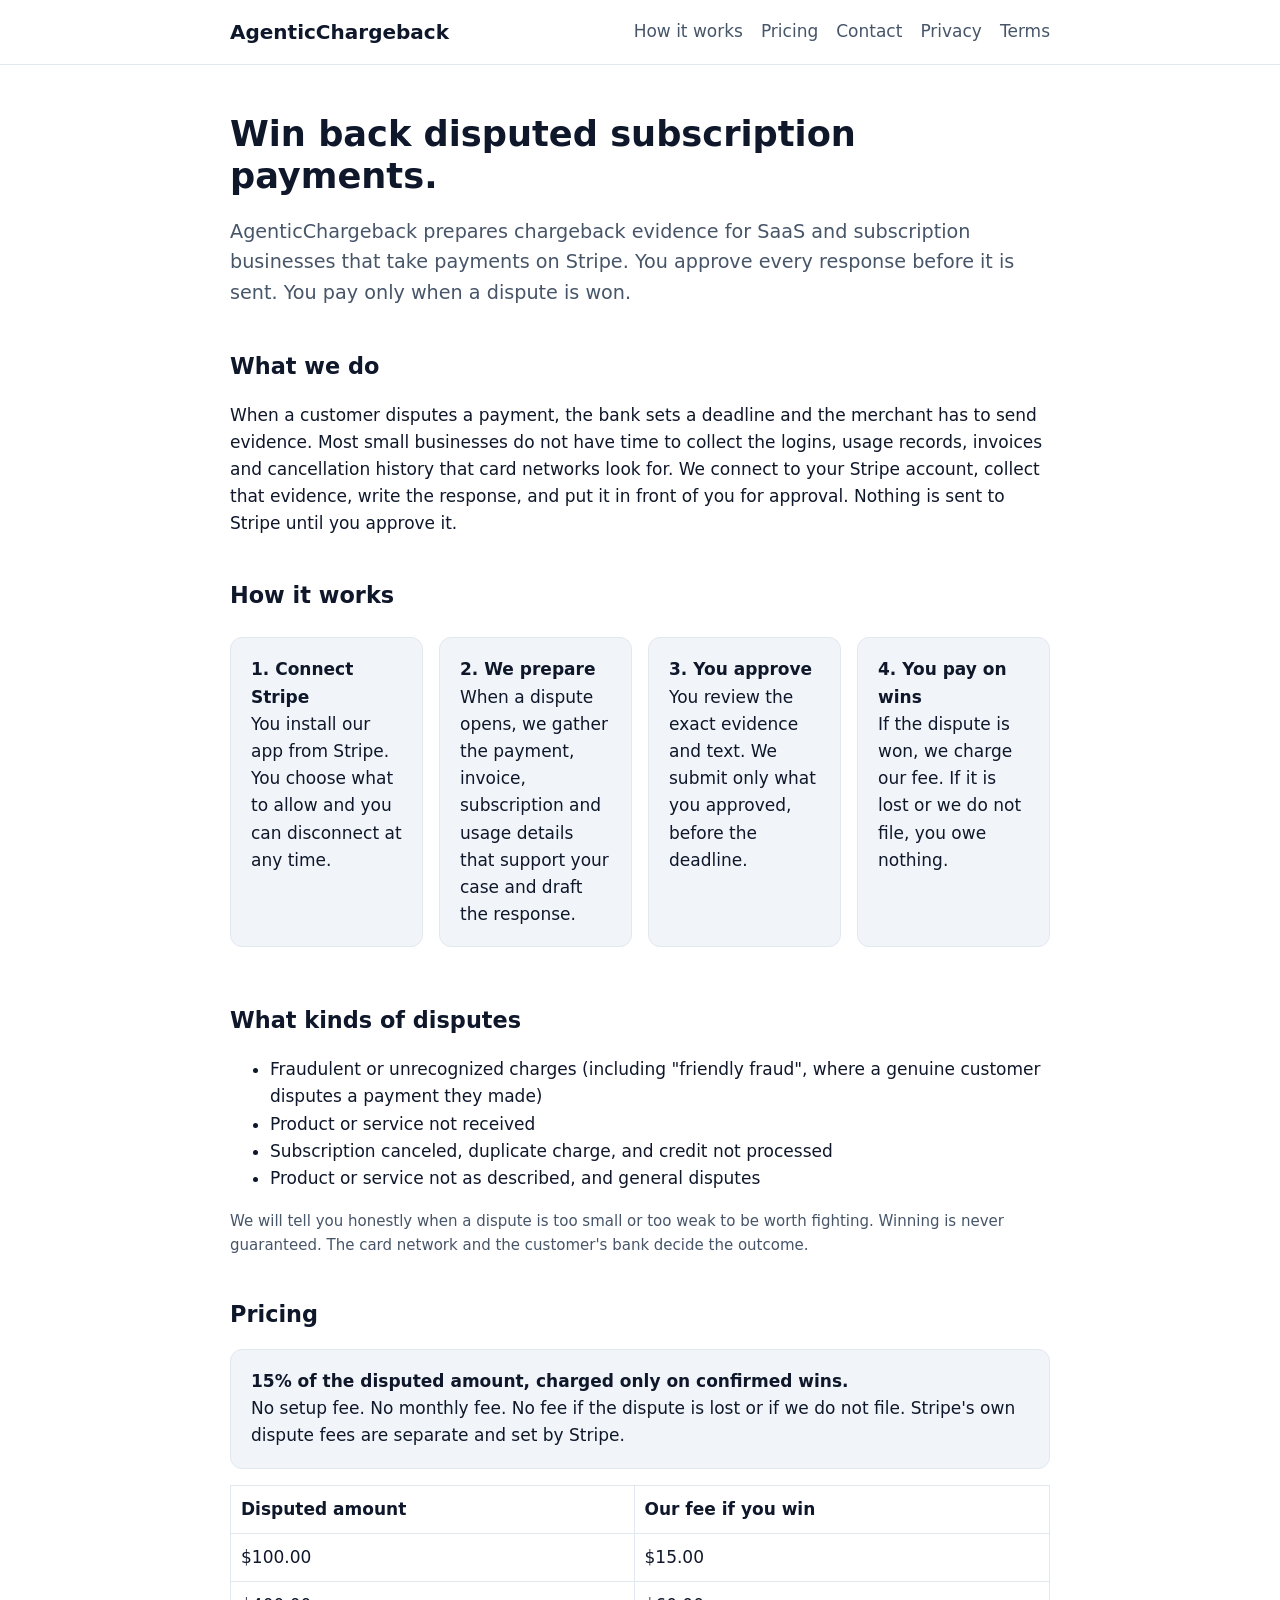
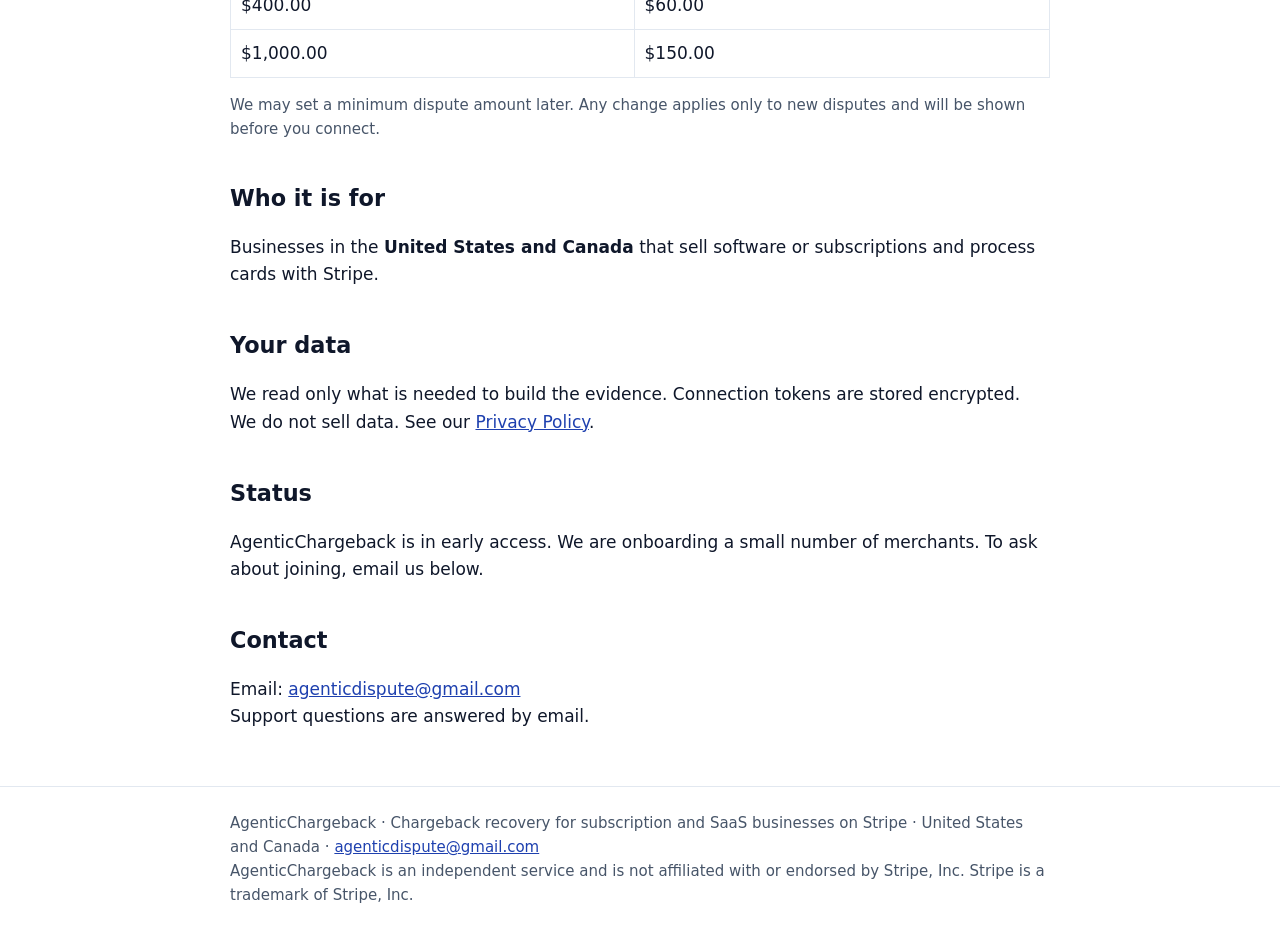
==== index.html @ 9131cfc8 "Add website" ====
<!doctype html><html lang="en"><head><meta charset="utf-8"><meta name="viewport" content="width=device-width,initial-scale=1"><title>AgenticChargeback - Chargeback recovery for SaaS on Stripe</title><meta name="description" content="We prepare and, with your approval, submit chargeback evidence for Stripe subscription businesses. We charge 15 percent of the disputed amount only when you win."><link rel="stylesheet" href="style.css"></head><body><header><div class="wrap"><a class="logo" href="index.html">AgenticChargeback</a><nav><a href="index.html#how">How it works</a><a href="index.html#pricing">Pricing</a><a href="index.html#contact">Contact</a><a href="privacy.html">Privacy</a><a href="terms.html">Terms</a></nav></div></header><main class="wrap"><h1>Win back disputed subscription payments.</h1>
<p class="lead">AgenticChargeback prepares chargeback evidence for SaaS and subscription businesses that take payments on Stripe. You approve every response before it is sent. You pay only when a dispute is won.</p>

<h2 id="what">What we do</h2>
<p>When a customer disputes a payment, the bank sets a deadline and the merchant has to send evidence. Most small businesses do not have time to collect the logins, usage records, invoices and cancellation history that card networks look for. We connect to your Stripe account, collect that evidence, write the response, and put it in front of you for approval. Nothing is sent to Stripe until you approve it.</p>

<h2 id="how">How it works</h2>
<div class="grid">
<div class="card"><strong>1. Connect Stripe</strong><br>You install our app from Stripe. You choose what to allow and you can disconnect at any time.</div>
<div class="card"><strong>2. We prepare</strong><br>When a dispute opens, we gather the payment, invoice, subscription and usage details that support your case and draft the response.</div>
<div class="card"><strong>3. You approve</strong><br>You review the exact evidence and text. We submit only what you approved, before the deadline.</div>
<div class="card"><strong>4. You pay on wins</strong><br>If the dispute is won, we charge our fee. If it is lost or we do not file, you owe nothing.</div>
</div>

<h2>What kinds of disputes</h2>
<ul>
<li>Fraudulent or unrecognized charges (including "friendly fraud", where a genuine customer disputes a payment they made)</li>
<li>Product or service not received</li>
<li>Subscription canceled, duplicate charge, and credit not processed</li>
<li>Product or service not as described, and general disputes</li>
</ul>
<p class="note">We will tell you honestly when a dispute is too small or too weak to be worth fighting. Winning is never guaranteed. The card network and the customer's bank decide the outcome.</p>

<h2 id="pricing">Pricing</h2>
<div class="card"><strong>15% of the disputed amount, charged only on confirmed wins.</strong><br>No setup fee. No monthly fee. No fee if the dispute is lost or if we do not file. Stripe's own dispute fees are separate and set by Stripe.</div>
<table><tr><th>Disputed amount</th><th>Our fee if you win</th></tr><tr><td>$100.00</td><td>$15.00</td></tr><tr><td>$400.00</td><td>$60.00</td></tr><tr><td>$1,000.00</td><td>$150.00</td></tr></table>
<p class="note">We may set a minimum dispute amount later. Any change applies only to new disputes and will be shown before you connect.</p>

<h2>Who it is for</h2>
<p>Businesses in the <strong>United States and Canada</strong> that sell software or subscriptions and process cards with Stripe.</p>

<h2>Your data</h2>
<p>We read only what is needed to build the evidence. Connection tokens are stored encrypted. We do not sell data. See our <a href="privacy.html">Privacy Policy</a>.</p>

<h2>Status</h2>
<p>AgenticChargeback is in early access. We are onboarding a small number of merchants. To ask about joining, email us below.</p>

<h2 id="contact">Contact</h2>
<p>Email: <a href="mailto:agenticdispute@gmail.com">agenticdispute@gmail.com</a><br>Support questions are answered by email.</p>
</main><footer><div class="wrap">AgenticChargeback &middot; Chargeback recovery for subscription and SaaS businesses on Stripe &middot; United States and Canada &middot; <a href="mailto:agenticdispute@gmail.com">agenticdispute@gmail.com</a><br>AgenticChargeback is an independent service and is not affiliated with or endorsed by Stripe, Inc. Stripe is a trademark of Stripe, Inc.</div></footer></body></html>
---- style.css ----
:root{--bg:#ffffff;--fg:#0f172a;--muted:#475569;--brand:#1e40af;--line:#e2e8f0;--soft:#f1f5f9}
@media (prefers-color-scheme:dark){:root{--bg:#0b1220;--fg:#e2e8f0;--muted:#94a3b8;--brand:#93b4ff;--line:#1e293b;--soft:#111a2e}}
*{box-sizing:border-box}
body{margin:0;background:var(--bg);color:var(--fg);font:17px/1.6 system-ui,-apple-system,Segoe UI,Roboto,sans-serif}
.wrap{max-width:860px;margin:0 auto;padding:0 20px}
header{border-bottom:1px solid var(--line)}
header .wrap{display:flex;justify-content:space-between;align-items:center;padding:16px 20px;flex-wrap:wrap;gap:8px}
.logo{font-weight:700;font-size:20px;color:var(--fg);text-decoration:none}
nav a{margin-left:18px;color:var(--muted);text-decoration:none}
nav a:hover{color:var(--brand)}
h1{font-size:2.2rem;line-height:1.2;margin:48px 0 12px}
h2{font-size:1.4rem;margin:40px 0 8px}
p,li{color:var(--fg)}
.lead{font-size:1.2rem;color:var(--muted)}
.card{background:var(--soft);border:1px solid var(--line);border-radius:12px;padding:18px 20px;margin:16px 0}
.grid{display:grid;grid-template-columns:repeat(auto-fit,minmax(170px,1fr));gap:16px}
table{border-collapse:collapse;width:100%;margin:12px 0}
td,th{border:1px solid var(--line);padding:10px;text-align:left}
a{color:var(--brand)}
footer{border-top:1px solid var(--line);margin-top:56px;padding:24px 0;color:var(--muted);font-size:15px}
.note{font-size:15px;color:var(--muted)}
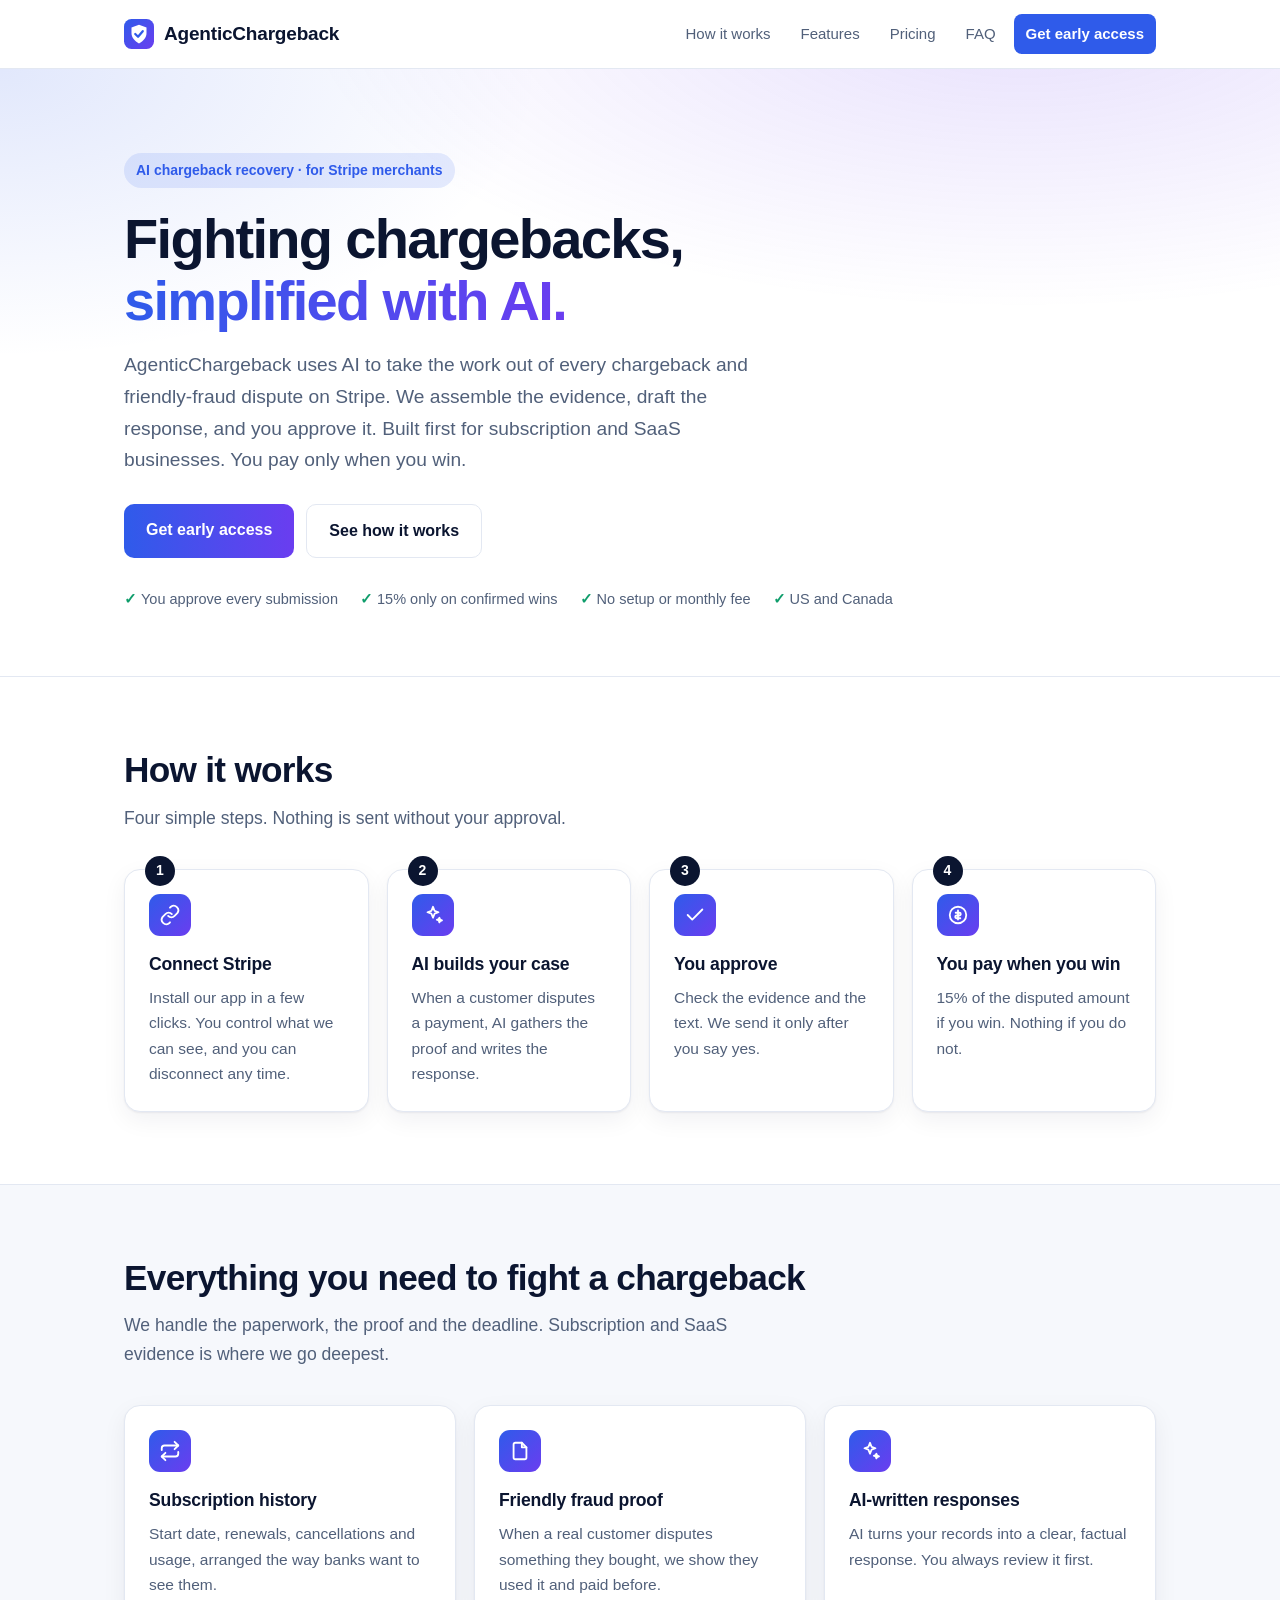
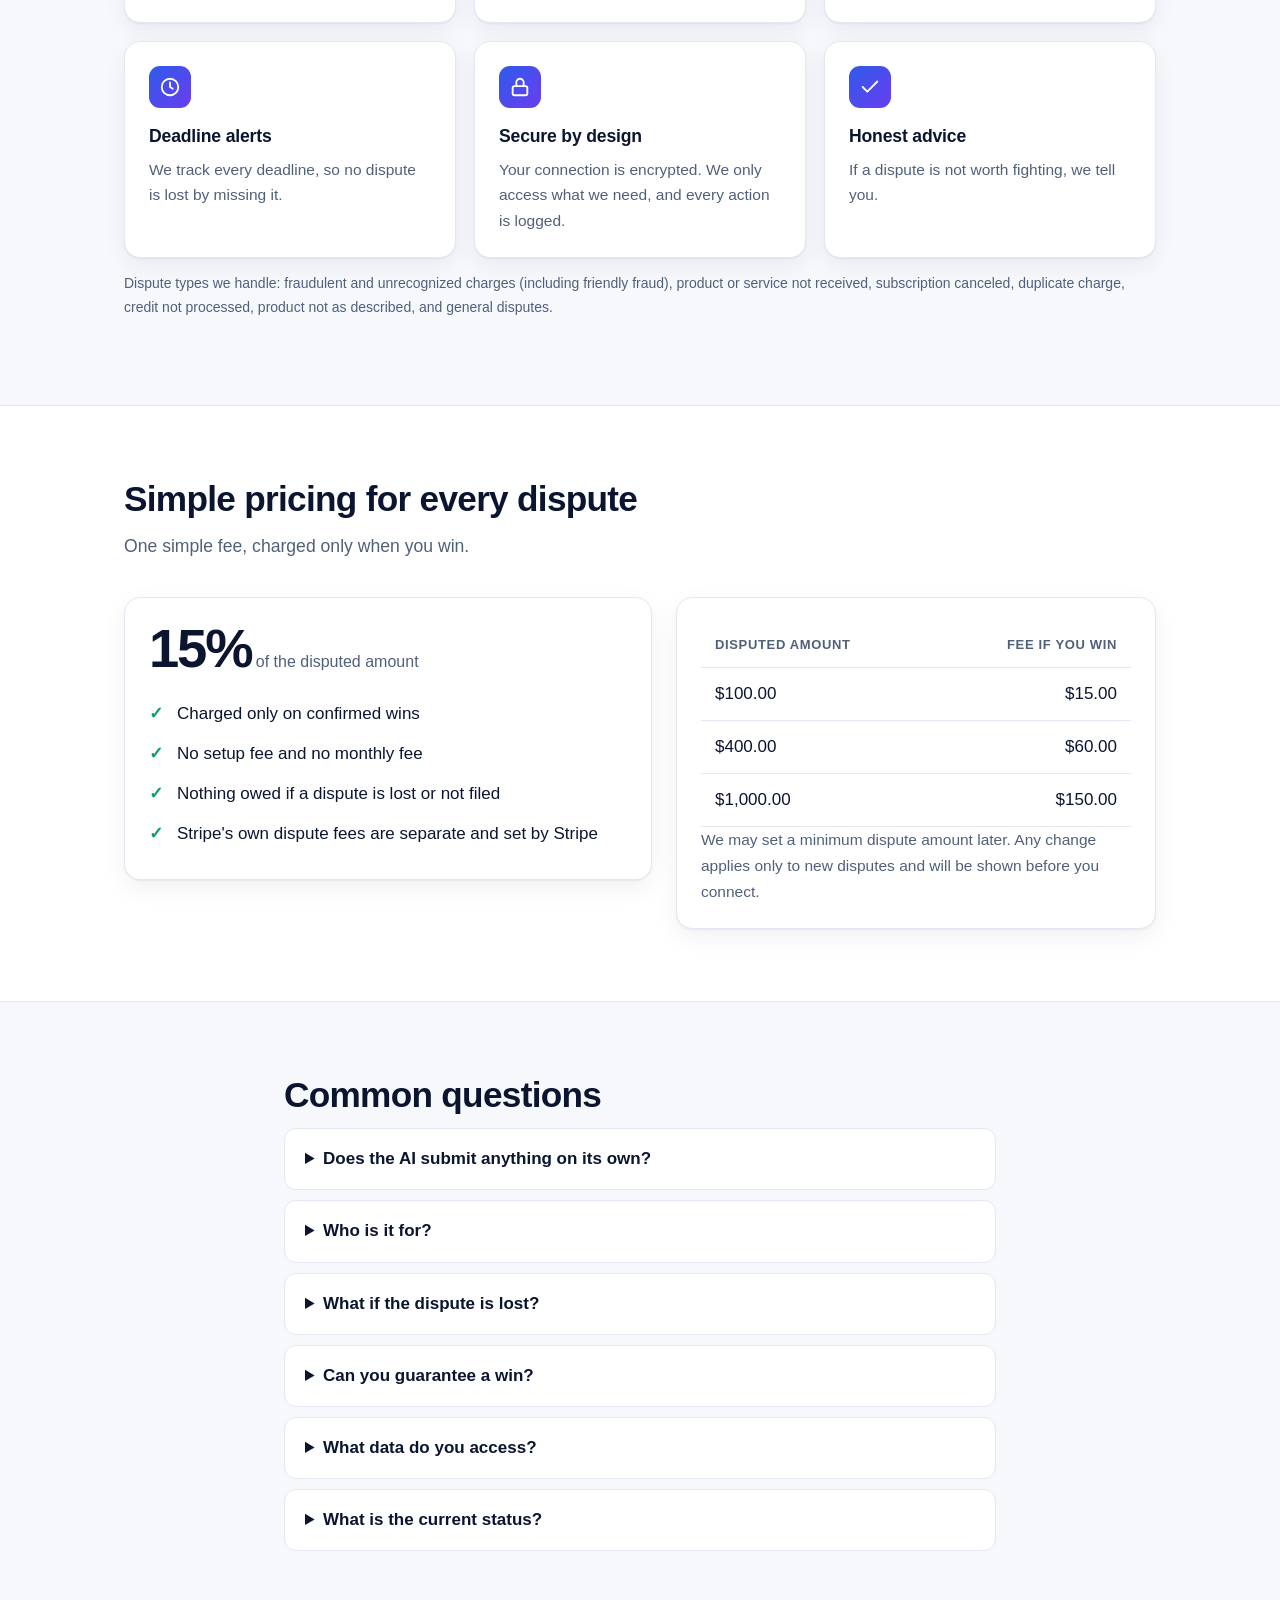
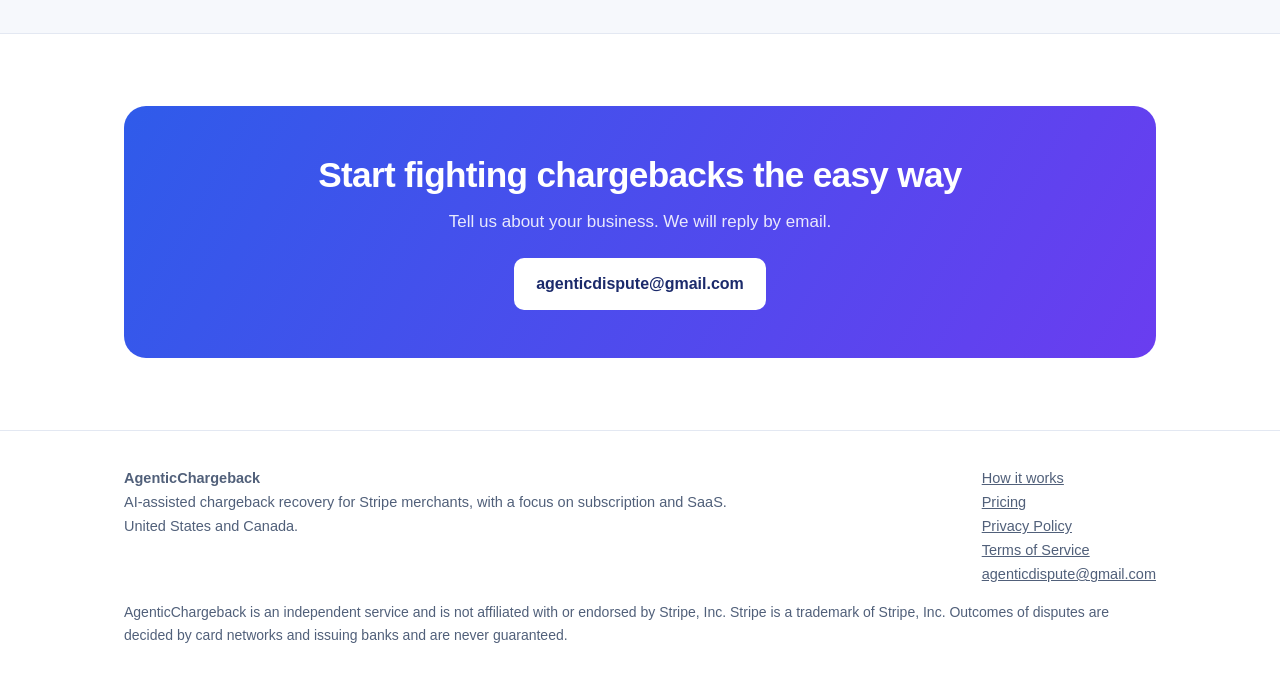
==== commit 5c047d13: "Update site" ====
--- a/index.html
+++ b/index.html
@@ -1,40 +1,44 @@
-<!doctype html><html lang="en"><head><meta charset="utf-8"><meta name="viewport" content="width=device-width,initial-scale=1"><title>AgenticChargeback - Chargeback recovery for SaaS on Stripe</title><meta name="description" content="We prepare and, with your approval, submit chargeback evidence for Stripe subscription businesses. We charge 15 percent of the disputed amount only when you win."><link rel="stylesheet" href="style.css"></head><body><header><div class="wrap"><a class="logo" href="index.html">AgenticChargeback</a><nav><a href="index.html#how">How it works</a><a href="index.html#pricing">Pricing</a><a href="index.html#contact">Contact</a><a href="privacy.html">Privacy</a><a href="terms.html">Terms</a></nav></div></header><main class="wrap"><h1>Win back disputed subscription payments.</h1>
-<p class="lead">AgenticChargeback prepares chargeback evidence for SaaS and subscription businesses that take payments on Stripe. You approve every response before it is sent. You pay only when a dispute is won.</p>
+<!doctype html><html lang="en"><head><meta charset="utf-8"><meta name="viewport" content="width=device-width,initial-scale=1"><title>AgenticChargeback | AI chargeback recovery for Stripe merchants</title><meta name="description" content="AI-assisted recovery of every kind of chargeback and friendly-fraud dispute on Stripe. You approve every response. 15 percent of the disputed amount, only when you win."><meta name="theme-color" content="#2f5bea"><link rel="stylesheet" href="style.css"></head><body>
+<header><div class="wrap"><a class="logo" href="index.html"><svg viewBox="0 0 32 32" aria-hidden="true"><defs><linearGradient id="g" x1="0" y1="0" x2="1" y2="1"><stop offset="0" stop-color="#2f5bea"/><stop offset="1" stop-color="#6a3df0"/></linearGradient></defs><rect width="32" height="32" rx="8" fill="url(#g)"/><path d="M16 6l8 3v6c0 5-3.4 8.6-8 11-4.6-2.4-8-6-8-11V9z" fill="#fff"/><path d="M12 16l3 3 5-6" fill="none" stroke="#2f5bea" stroke-width="2.4" stroke-linecap="round" stroke-linejoin="round"/></svg>AgenticChargeback</a><nav><a href="#how">How it works</a><a href="#features">Features</a><a href="#pricing">Pricing</a><a href="#faq">FAQ</a><a class="btn" href="#contact">Get early access</a></nav></div></header>
+<div class="hero"><div class="wrap">
+<span class="eyebrow">AI chargeback recovery &middot; for Stripe merchants</span>
+<h1>Fighting chargebacks, <span class="grad">simplified with AI.</span></h1>
+<p class="sub">AgenticChargeback uses AI to take the work out of every chargeback and friendly-fraud dispute on Stripe. We assemble the evidence, draft the response, and you approve it. Built first for subscription and SaaS businesses. You pay only when you win.</p>
+<div class="cta"><a class="btn-lg btn-p" href="#contact">Get early access</a><a class="btn-lg btn-s" href="#how">See how it works</a></div>
+<div class="trust"><span>You approve every submission</span><span>15% only on confirmed wins</span><span>No setup or monthly fee</span><span>US and Canada</span></div>
+</div></div>
 
-<h2 id="what">What we do</h2>
-<p>When a customer disputes a payment, the bank sets a deadline and the merchant has to send evidence. Most small businesses do not have time to collect the logins, usage records, invoices and cancellation history that card networks look for. We connect to your Stripe account, collect that evidence, write the response, and put it in front of you for approval. Nothing is sent to Stripe until you approve it.</p>
+<section id="how"><div class="wrap"><h2>How it works</h2><p class="lead">Four simple steps. Nothing is sent without your approval.</p>
+<div class="grid steps">
+<div class="card"><div class="ic"><svg viewBox="0 0 24 24" fill="none" stroke="currentColor" stroke-width="2" stroke-linecap="round" stroke-linejoin="round"><path d="M10 13a5 5 0 007 0l3-3a5 5 0 00-7-7l-1 1"/><path d="M14 11a5 5 0 00-7 0l-3 3a5 5 0 007 7l1-1"/></svg></div><h3>Connect Stripe</h3><p>Install our app in a few clicks. You control what we can see, and you can disconnect any time.</p></div>
+<div class="card"><div class="ic"><svg viewBox="0 0 24 24" fill="none" stroke="currentColor" stroke-width="2" stroke-linecap="round" stroke-linejoin="round"><path d="M12 3l1.8 4.6L18 9l-4.2 1.4L12 15l-1.8-4.6L6 9l4.2-1.4z"/><path d="M19 15l.8 2 2 .8-2 .8L19 20l-.8-2-2-.8 2-.8z"/></svg></div><h3>AI builds your case</h3><p>When a customer disputes a payment, AI gathers the proof and writes the response.</p></div>
+<div class="card"><div class="ic"><svg viewBox="0 0 24 24" fill="none" stroke="currentColor" stroke-width="2" stroke-linecap="round" stroke-linejoin="round"><path d="M20 6L9 17l-5-5"/></svg></div><h3>You approve</h3><p>Check the evidence and the text. We send it only after you say yes.</p></div>
+<div class="card"><div class="ic"><svg viewBox="0 0 24 24" fill="none" stroke="currentColor" stroke-width="2" stroke-linecap="round" stroke-linejoin="round"><circle cx="12" cy="12" r="9"/><path d="M12 7v10M9.5 9.5h4a1.5 1.5 0 010 3h-3a1.5 1.5 0 000 3h4"/></svg></div><h3>You pay when you win</h3><p>15% of the disputed amount if you win. Nothing if you do not.</p></div>
+</div></div></section>
 
-<h2 id="how">How it works</h2>
-<div class="grid">
-<div class="card"><strong>1. Connect Stripe</strong><br>You install our app from Stripe. You choose what to allow and you can disconnect at any time.</div>
-<div class="card"><strong>2. We prepare</strong><br>When a dispute opens, we gather the payment, invoice, subscription and usage details that support your case and draft the response.</div>
-<div class="card"><strong>3. You approve</strong><br>You review the exact evidence and text. We submit only what you approved, before the deadline.</div>
-<div class="card"><strong>4. You pay on wins</strong><br>If the dispute is won, we charge our fee. If it is lost or we do not file, you owe nothing.</div>
+<section class="alt" id="features"><div class="wrap"><h2>Everything you need to fight a chargeback</h2><p class="lead">We handle the paperwork, the proof and the deadline. Subscription and SaaS evidence is where we go deepest.</p>
+<div class="grid g3">
+<div class="card"><div class="ic"><svg viewBox="0 0 24 24" fill="none" stroke="currentColor" stroke-width="2" stroke-linecap="round" stroke-linejoin="round"><path d="M17 2l4 4-4 4"/><path d="M3 11V9a3 3 0 013-3h15"/><path d="M7 22l-4-4 4-4"/><path d="M21 13v2a3 3 0 01-3 3H3"/></svg></div><h3>Subscription history</h3><p>Start date, renewals, cancellations and usage, arranged the way banks want to see them.</p></div>
+<div class="card"><div class="ic"><svg viewBox="0 0 24 24" fill="none" stroke="currentColor" stroke-width="2" stroke-linecap="round" stroke-linejoin="round"><path d="M14 3H7a2 2 0 00-2 2v14a2 2 0 002 2h10a2 2 0 002-2V8z"/><path d="M14 3v5h5"/></svg></div><h3>Friendly fraud proof</h3><p>When a real customer disputes something they bought, we show they used it and paid before.</p></div>
+<div class="card"><div class="ic"><svg viewBox="0 0 24 24" fill="none" stroke="currentColor" stroke-width="2" stroke-linecap="round" stroke-linejoin="round"><path d="M12 3l1.8 4.6L18 9l-4.2 1.4L12 15l-1.8-4.6L6 9l4.2-1.4z"/><path d="M19 15l.8 2 2 .8-2 .8L19 20l-.8-2-2-.8 2-.8z"/></svg></div><h3>AI-written responses</h3><p>AI turns your records into a clear, factual response. You always review it first.</p></div>
+<div class="card"><div class="ic"><svg viewBox="0 0 24 24" fill="none" stroke="currentColor" stroke-width="2" stroke-linecap="round" stroke-linejoin="round"><circle cx="12" cy="12" r="9"/><path d="M12 7v5l3 2"/></svg></div><h3>Deadline alerts</h3><p>We track every deadline, so no dispute is lost by missing it.</p></div>
+<div class="card"><div class="ic"><svg viewBox="0 0 24 24" fill="none" stroke="currentColor" stroke-width="2" stroke-linecap="round" stroke-linejoin="round"><rect x="4" y="11" width="16" height="10" rx="2"/><path d="M8 11V7a4 4 0 018 0v4"/></svg></div><h3>Secure by design</h3><p>Your connection is encrypted. We only access what we need, and every action is logged.</p></div>
+<div class="card"><div class="ic"><svg viewBox="0 0 24 24" fill="none" stroke="currentColor" stroke-width="2" stroke-linecap="round" stroke-linejoin="round"><path d="M20 6L9 17l-5-5"/></svg></div><h3>Honest advice</h3><p>If a dispute is not worth fighting, we tell you.</p></div>
 </div>
+<p class="note">Dispute types we handle: fraudulent and unrecognized charges (including friendly fraud), product or service not received, subscription canceled, duplicate charge, credit not processed, product not as described, and general disputes.</p></div></section>
 
-<h2>What kinds of disputes</h2>
-<ul>
-<li>Fraudulent or unrecognized charges (including "friendly fraud", where a genuine customer disputes a payment they made)</li>
-<li>Product or service not received</li>
-<li>Subscription canceled, duplicate charge, and credit not processed</li>
-<li>Product or service not as described, and general disputes</li>
-</ul>
-<p class="note">We will tell you honestly when a dispute is too small or too weak to be worth fighting. Winning is never guaranteed. The card network and the customer's bank decide the outcome.</p>
+<section id="pricing"><div class="wrap"><h2>Simple pricing for every dispute</h2><p class="lead">One simple fee, charged only when you win.</p>
+<div class="price"><div class="card"><div class="big">15%<small> of the disputed amount</small></div><ul class="ticks"><li>Charged only on confirmed wins</li><li>No setup fee and no monthly fee</li><li>Nothing owed if a dispute is lost or not filed</li><li>Stripe's own dispute fees are separate and set by Stripe</li></ul></div>
+<div class="card"><table><tr><th>Disputed amount</th><th>Fee if you win</th></tr><tr><td>$100.00</td><td>$15.00</td></tr><tr><td>$400.00</td><td>$60.00</td></tr><tr><td>$1,000.00</td><td>$150.00</td></tr></table><p class="note">We may set a minimum dispute amount later. Any change applies only to new disputes and will be shown before you connect.</p></div></div></div></section>
 
-<h2 id="pricing">Pricing</h2>
-<div class="card"><strong>15% of the disputed amount, charged only on confirmed wins.</strong><br>No setup fee. No monthly fee. No fee if the dispute is lost or if we do not file. Stripe's own dispute fees are separate and set by Stripe.</div>
-<table><tr><th>Disputed amount</th><th>Our fee if you win</th></tr><tr><td>$100.00</td><td>$15.00</td></tr><tr><td>$400.00</td><td>$60.00</td></tr><tr><td>$1,000.00</td><td>$150.00</td></tr></table>
-<p class="note">We may set a minimum dispute amount later. Any change applies only to new disputes and will be shown before you connect.</p>
+<section class="alt" id="faq"><div class="wrap narrow"><h2>Common questions</h2>
+<details><summary>Does the AI submit anything on its own?</summary><p>No. AI helps prepare and draft. Nothing is sent to Stripe until you approve the exact evidence and text.</p></details>
+<details><summary>Who is it for?</summary><p>Businesses in the United States and Canada that process cards with Stripe. We are strongest for software and subscription businesses.</p></details>
+<details><summary>What if the dispute is lost?</summary><p>You owe us nothing. We only charge when a dispute is confirmed as won.</p></details>
+<details><summary>Can you guarantee a win?</summary><p>No. Card networks and issuing banks decide every outcome. We aim to give you the strongest honest case.</p></details>
+<details><summary>What data do you access?</summary><p>Only what is needed to build the evidence: the disputed payment and related invoice, customer and subscription records you authorize. Connection tokens are stored encrypted, and we do not sell data. See our <a href="privacy.html">Privacy Policy</a>.</p></details>
+<details><summary>What is the current status?</summary><p>AgenticChargeback is in early access. We are onboarding a small number of merchants, starting with subscription and SaaS businesses.</p></details></div></section>
 
-<h2>Who it is for</h2>
-<p>Businesses in the <strong>United States and Canada</strong> that sell software or subscriptions and process cards with Stripe.</p>
-
-<h2>Your data</h2>
-<p>We read only what is needed to build the evidence. Connection tokens are stored encrypted. We do not sell data. See our <a href="privacy.html">Privacy Policy</a>.</p>
-
-<h2>Status</h2>
-<p>AgenticChargeback is in early access. We are onboarding a small number of merchants. To ask about joining, email us below.</p>
-
-<h2 id="contact">Contact</h2>
-<p>Email: <a href="mailto:agenticdispute@gmail.com">agenticdispute@gmail.com</a><br>Support questions are answered by email.</p>
-</main><footer><div class="wrap">AgenticChargeback &middot; Chargeback recovery for subscription and SaaS businesses on Stripe &middot; United States and Canada &middot; <a href="mailto:agenticdispute@gmail.com">agenticdispute@gmail.com</a><br>AgenticChargeback is an independent service and is not affiliated with or endorsed by Stripe, Inc. Stripe is a trademark of Stripe, Inc.</div></footer></body></html>+<section id="contact"><div class="wrap"><div class="band"><h2>Start fighting chargebacks the easy way</h2><p>Tell us about your business. We will reply by email.</p><a class="btn-lg" href="mailto:agenticdispute@gmail.com?subject=Early%20access">agenticdispute@gmail.com</a></div></div></section>
+<footer><div class="wrap"><div class="cols"><div><strong>AgenticChargeback</strong><br>AI-assisted chargeback recovery for Stripe merchants, with a focus on subscription and SaaS.<br>United States and Canada.</div><div><a href="index.html#how">How it works</a><br><a href="index.html#pricing">Pricing</a><br><a href="privacy.html">Privacy Policy</a><br><a href="terms.html">Terms of Service</a><br><a href="mailto:agenticdispute@gmail.com">agenticdispute@gmail.com</a></div></div>
+<p class="note">AgenticChargeback is an independent service and is not affiliated with or endorsed by Stripe, Inc. Stripe is a trademark of Stripe, Inc. Outcomes of disputes are decided by card networks and issuing banks and are never guaranteed.</p></div></footer></body></html>
--- a/style.css
+++ b/style.css
@@ -1,21 +1,75 @@
-:root{--bg:#ffffff;--fg:#0f172a;--muted:#475569;--brand:#1e40af;--line:#e2e8f0;--soft:#f1f5f9}
-@media (prefers-color-scheme:dark){:root{--bg:#0b1220;--fg:#e2e8f0;--muted:#94a3b8;--brand:#93b4ff;--line:#1e293b;--soft:#111a2e}}
-*{box-sizing:border-box}
-body{margin:0;background:var(--bg);color:var(--fg);font:17px/1.6 system-ui,-apple-system,Segoe UI,Roboto,sans-serif}
-.wrap{max-width:860px;margin:0 auto;padding:0 20px}
-header{border-bottom:1px solid var(--line)}
-header .wrap{display:flex;justify-content:space-between;align-items:center;padding:16px 20px;flex-wrap:wrap;gap:8px}
-.logo{font-weight:700;font-size:20px;color:var(--fg);text-decoration:none}
-nav a{margin-left:18px;color:var(--muted);text-decoration:none}
-nav a:hover{color:var(--brand)}
-h1{font-size:2.2rem;line-height:1.2;margin:48px 0 12px}
-h2{font-size:1.4rem;margin:40px 0 8px}
-p,li{color:var(--fg)}
-.lead{font-size:1.2rem;color:var(--muted)}
-.card{background:var(--soft);border:1px solid var(--line);border-radius:12px;padding:18px 20px;margin:16px 0}
-.grid{display:grid;grid-template-columns:repeat(auto-fit,minmax(170px,1fr));gap:16px}
-table{border-collapse:collapse;width:100%;margin:12px 0}
-td,th{border:1px solid var(--line);padding:10px;text-align:left}
+:root{
+  --bg:#ffffff;--bg2:#f6f8fc;--fg:#0b1530;--muted:#51607a;--line:#e3e8f2;
+  --brand:#2f5bea;--brand2:#6a3df0;--brand-ink:#ffffff;--ok:#0f9d6b;
+  --card:#ffffff;--shadow:0 1px 2px rgba(11,21,48,.06),0 8px 24px rgba(11,21,48,.06);
+  --hero:radial-gradient(1200px 500px at 80% -10%,rgba(106,61,240,.16),transparent 60%),radial-gradient(900px 480px at 0% 0%,rgba(47,91,234,.14),transparent 60%);
+}
+@media (prefers-color-scheme:dark){:root{
+  --bg:#070d1f;--bg2:#0c1530;--fg:#e8edf9;--muted:#9aa8c7;--line:#1b2747;
+  --brand:#7c9bff;--brand2:#a58bff;--brand-ink:#07102a;--ok:#3ddc9f;--card:#0e1836;--shadow:0 1px 2px rgba(0,0,0,.4),0 10px 30px rgba(0,0,0,.35);
+  --hero:radial-gradient(1200px 500px at 80% -10%,rgba(124,155,255,.18),transparent 60%),radial-gradient(900px 480px at 0% 0%,rgba(165,139,255,.14),transparent 60%);}}
+*{box-sizing:border-box}html{scroll-behavior:smooth}
+body{margin:0;background:var(--bg);color:var(--fg);font:17px/1.65 -apple-system,BlinkMacSystemFont,"Segoe UI",Inter,Roboto,Helvetica,Arial,sans-serif;-webkit-font-smoothing:antialiased}
 a{color:var(--brand)}
-footer{border-top:1px solid var(--line);margin-top:56px;padding:24px 0;color:var(--muted);font-size:15px}
-.note{font-size:15px;color:var(--muted)}
+.wrap{max-width:1080px;margin:0 auto;padding:0 24px}
+.narrow{max-width:760px}
+header{position:sticky;top:0;z-index:10;background:color-mix(in srgb,var(--bg) 88%,transparent);backdrop-filter:saturate(180%) blur(12px);border-bottom:1px solid var(--line)}
+header .wrap{display:flex;align-items:center;justify-content:space-between;height:68px;gap:12px}
+.logo{display:flex;align-items:center;gap:10px;font-weight:700;font-size:19px;color:var(--fg);text-decoration:none;letter-spacing:-.01em}
+.logo svg{width:30px;height:30px}
+nav{display:flex;align-items:center;gap:6px;flex-wrap:wrap}
+nav a{color:var(--muted);text-decoration:none;padding:8px 12px;border-radius:8px;font-size:15px}
+nav a:hover{color:var(--fg);background:var(--bg2)}
+nav a.btn{background:var(--brand);color:var(--brand-ink);font-weight:600}
+nav a.btn:hover{filter:brightness(1.08);background:var(--brand)}
+.hero{background:var(--hero);padding:84px 0 64px;border-bottom:1px solid var(--line)}
+.eyebrow{display:inline-flex;align-items:center;gap:8px;font-size:14px;font-weight:600;color:var(--brand);background:color-mix(in srgb,var(--brand) 12%,transparent);padding:6px 12px;border-radius:999px}
+h1{font-size:clamp(2.1rem,5vw,3.5rem);line-height:1.1;letter-spacing:-.03em;margin:20px 0 18px;max-width:18ch}
+h1 .grad{background:linear-gradient(90deg,var(--brand),var(--brand2));-webkit-background-clip:text;background-clip:text;color:transparent}
+.sub{font-size:1.2rem;color:var(--muted);max-width:60ch;margin:0 0 28px}
+.cta{display:flex;gap:12px;flex-wrap:wrap}
+.btn-lg{display:inline-block;padding:13px 22px;border-radius:10px;font-weight:600;text-decoration:none;font-size:16px}
+.btn-p{background:linear-gradient(90deg,var(--brand),var(--brand2));color:#fff}
+.btn-s{border:1px solid var(--line);color:var(--fg);background:var(--card)}
+.btn-lg:hover{filter:brightness(1.06)}
+.trust{display:flex;gap:22px;flex-wrap:wrap;margin-top:30px;color:var(--muted);font-size:14.5px}
+.trust span::before{content:"✓ ";color:var(--ok);font-weight:700}
+section{padding:72px 0}
+section.alt{background:var(--bg2);border-top:1px solid var(--line);border-bottom:1px solid var(--line)}
+h2{font-size:clamp(1.6rem,3vw,2.2rem);letter-spacing:-.02em;line-height:1.2;margin:0 0 12px}
+.lead{color:var(--muted);font-size:1.1rem;max-width:62ch;margin:0 0 36px}
+.grid{display:grid;gap:18px;grid-template-columns:repeat(auto-fit,minmax(230px,1fr))}
+.card{background:var(--card);border:1px solid var(--line);border-radius:16px;padding:24px;box-shadow:var(--shadow)}
+.card h3{margin:14px 0 6px;font-size:1.1rem;letter-spacing:-.01em}
+.card p{margin:0;color:var(--muted);font-size:15.5px}
+.ic{width:42px;height:42px;border-radius:11px;background:linear-gradient(135deg,var(--brand),var(--brand2));display:flex;align-items:center;justify-content:center;color:#fff;font-weight:700}
+.ic svg{width:22px;height:22px}
+.steps{counter-reset:s}
+.steps .card{position:relative}
+.steps .card::before{counter-increment:s;content:counter(s);position:absolute;top:-14px;left:20px;width:30px;height:30px;border-radius:50%;background:var(--fg);color:var(--bg);display:flex;align-items:center;justify-content:center;font-weight:700;font-size:14px}
+.price{display:grid;gap:24px;grid-template-columns:1.1fr 1fr;align-items:start}
+@media(max-width:800px){.price{grid-template-columns:1fr}}
+.big{font-size:3.4rem;font-weight:800;letter-spacing:-.04em;line-height:1}
+.big small{font-size:1rem;font-weight:500;color:var(--muted);letter-spacing:0}
+ul.ticks{list-style:none;padding:0;margin:18px 0 0}
+ul.ticks li{padding:6px 0 6px 28px;position:relative;color:var(--fg)}
+ul.ticks li::before{content:"✓";position:absolute;left:0;color:var(--ok);font-weight:700}
+table{border-collapse:collapse;width:100%}
+th,td{text-align:left;padding:12px 14px;border-bottom:1px solid var(--line)}
+th{font-size:13px;text-transform:uppercase;letter-spacing:.05em;color:var(--muted)}
+td:last-child,th:last-child{text-align:right}
+.note{font-size:14px;color:var(--muted);margin-top:14px}
+details{border:1px solid var(--line);border-radius:12px;background:var(--card);padding:16px 20px;margin:10px 0}
+summary{cursor:pointer;font-weight:600}
+details p{color:var(--muted);margin:10px 0 0}
+.band{background:linear-gradient(120deg,var(--brand),var(--brand2));color:#fff;border-radius:22px;padding:48px 32px;text-align:center}
+.band h2{color:#fff}.band p{color:rgba(255,255,255,.88);margin:0 auto 22px;max-width:56ch}
+.band a{background:#fff;color:#1b2a6b}
+footer{border-top:1px solid var(--line);padding:36px 0;color:var(--muted);font-size:14.5px}
+footer .cols{display:flex;justify-content:space-between;gap:24px;flex-wrap:wrap}
+footer a{color:var(--muted)}
+.page{padding:56px 0 24px}
+.page h1{font-size:2.3rem;max-width:none;margin:0 0 6px}
+.page h2{font-size:1.25rem;margin:34px 0 6px}
+.page p,.page li{color:var(--fg)}
+.g3{grid-template-columns:repeat(auto-fit,minmax(300px,1fr))}
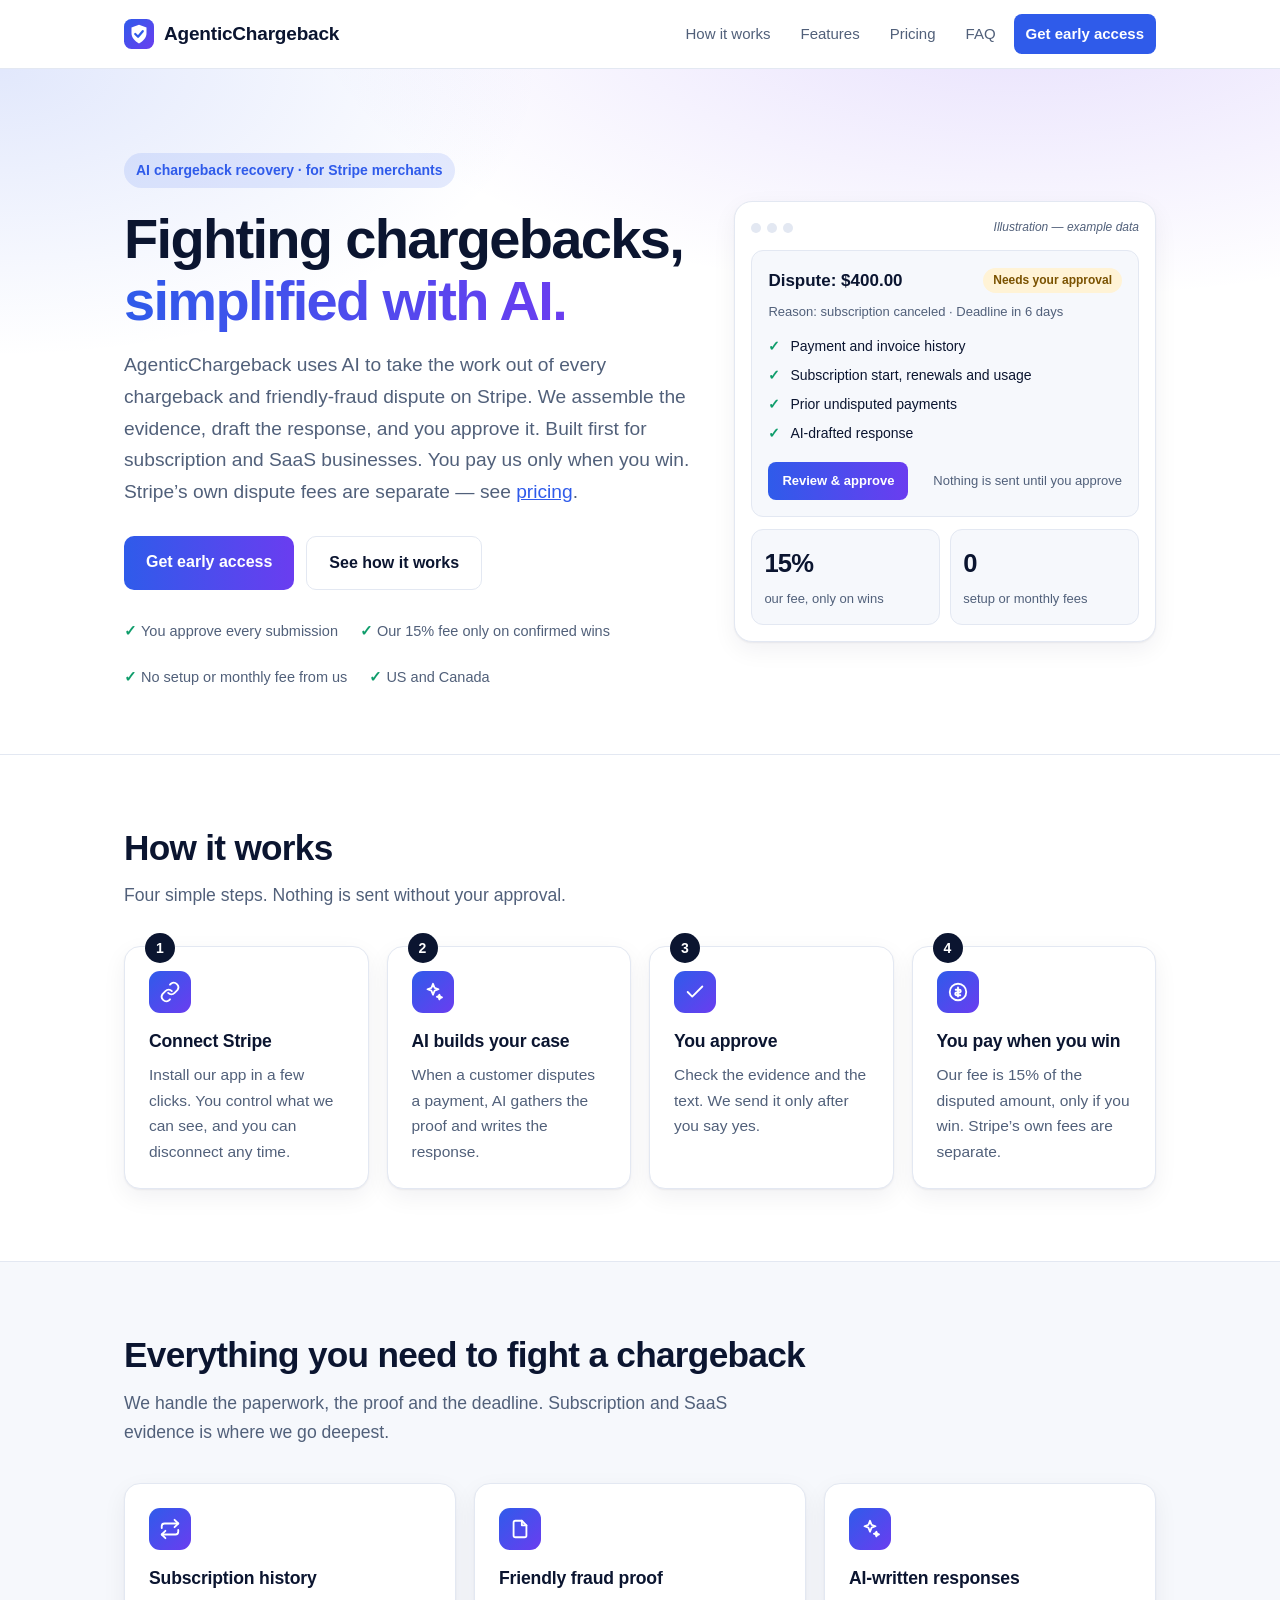
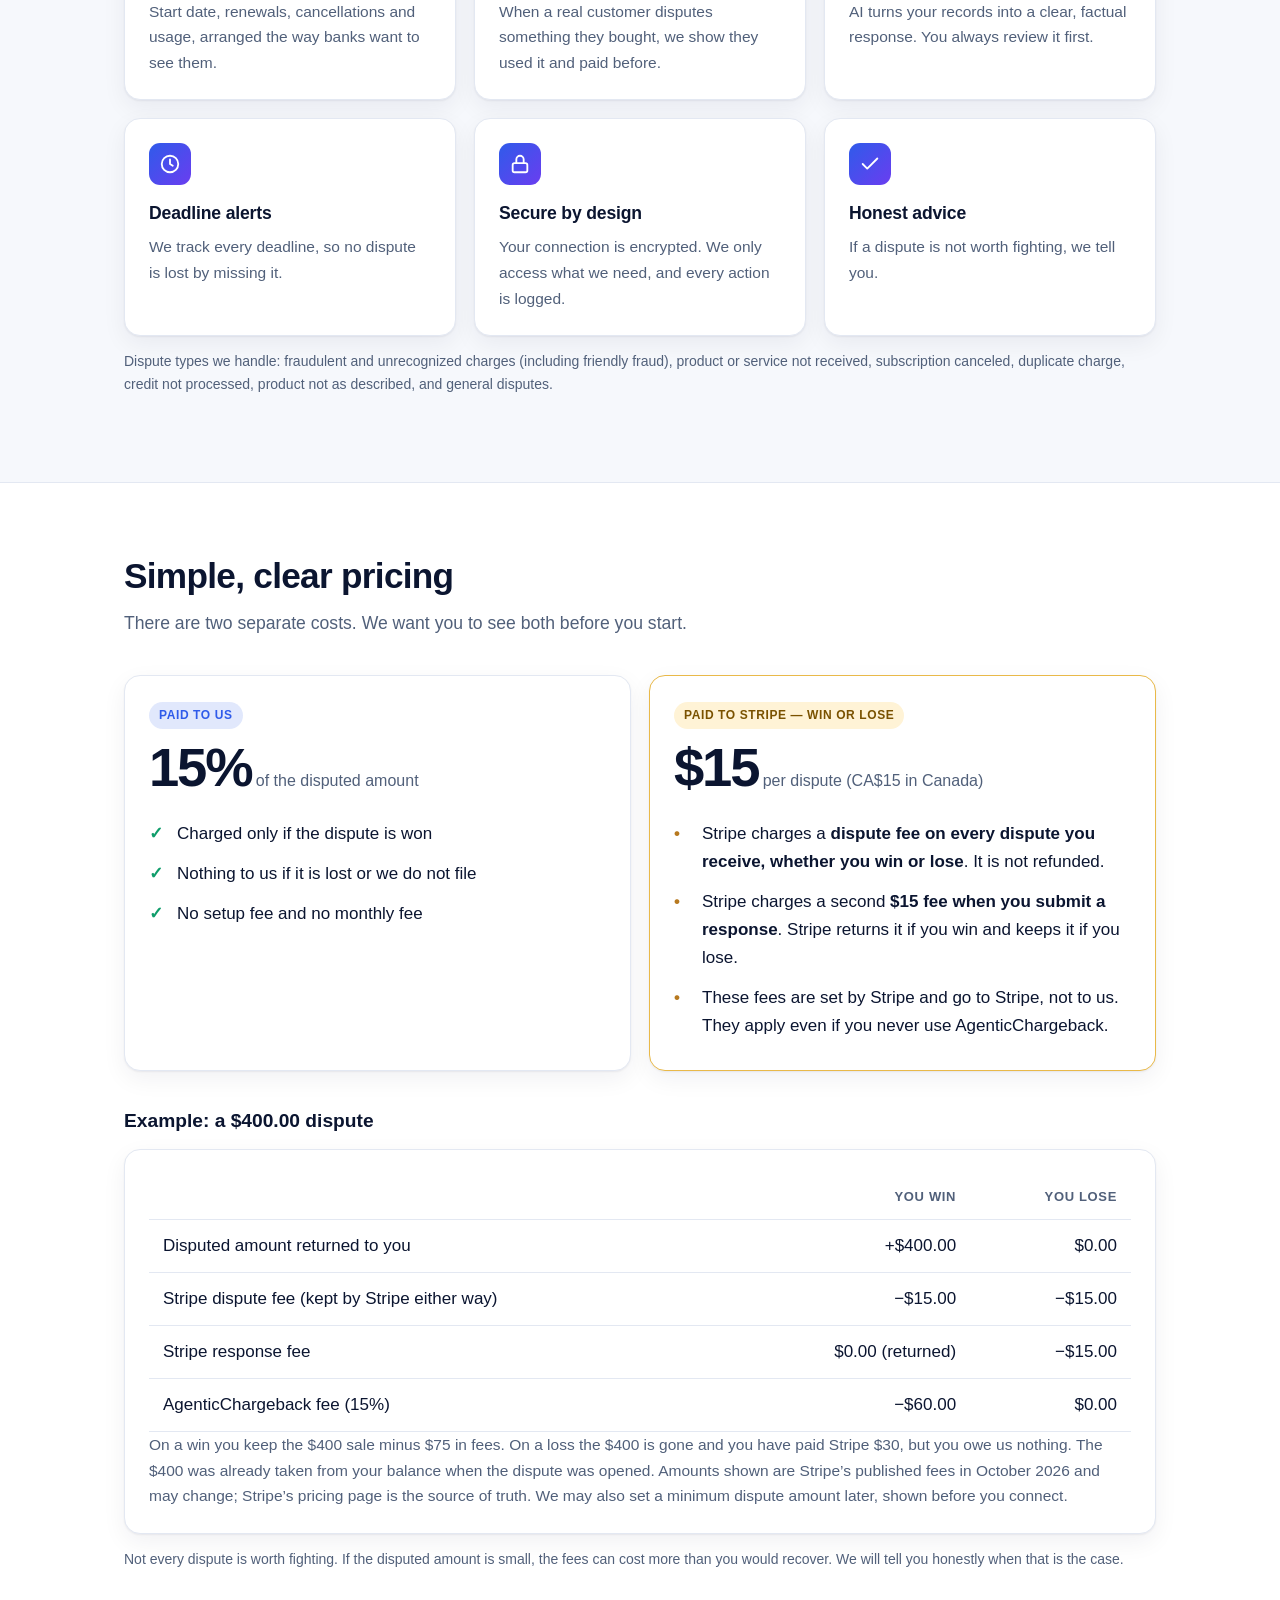
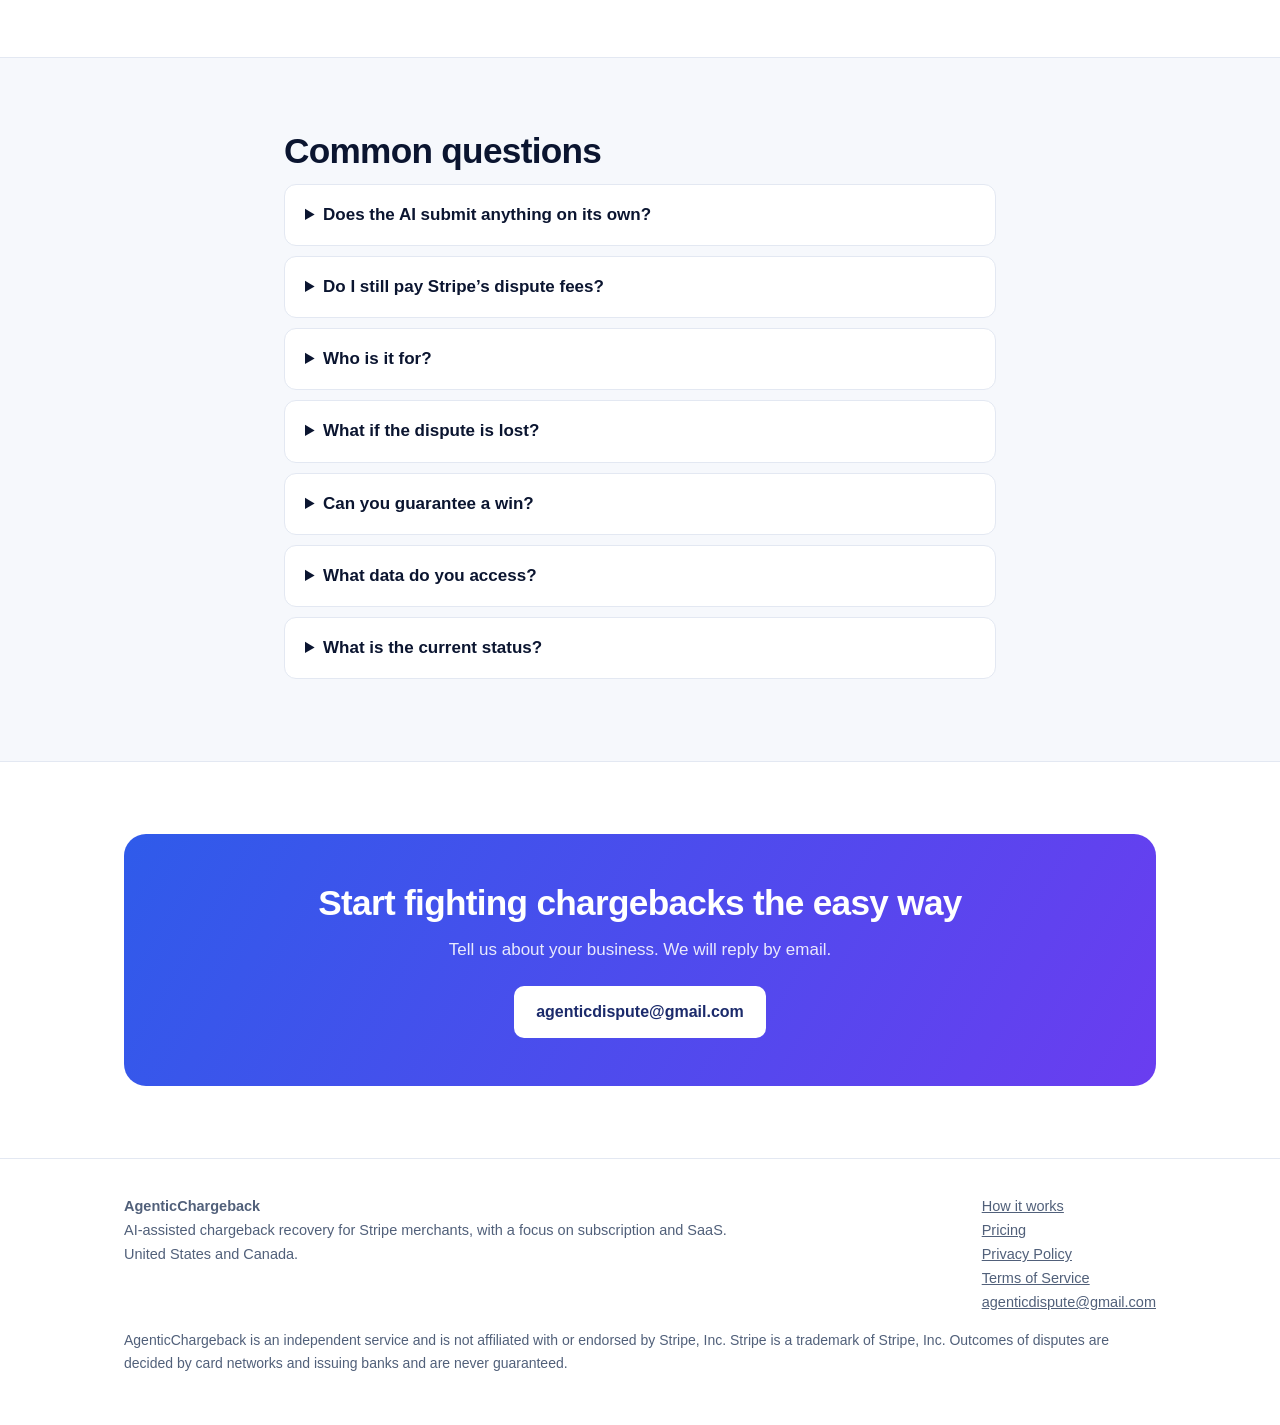
==== commit 94ec810b: "Clear fee pricing and hero" ====
--- a/index.html
+++ b/index.html
@@ -1,11 +1,19 @@
-<!doctype html><html lang="en"><head><meta charset="utf-8"><meta name="viewport" content="width=device-width,initial-scale=1"><title>AgenticChargeback | AI chargeback recovery for Stripe merchants</title><meta name="description" content="AI-assisted recovery of every kind of chargeback and friendly-fraud dispute on Stripe. You approve every response. 15 percent of the disputed amount, only when you win."><meta name="theme-color" content="#2f5bea"><link rel="stylesheet" href="style.css"></head><body>
+<!doctype html><html lang="en"><head><meta charset="utf-8"><meta name="viewport" content="width=device-width,initial-scale=1"><title>AgenticChargeback | AI chargeback recovery for Stripe merchants</title><meta name="description" content="AI-assisted recovery of every kind of chargeback and friendly-fraud dispute on Stripe. You approve every response. Our fee is 15 percent of the disputed amount, only on wins. Stripe dispute fees are separate."><meta name="theme-color" content="#2f5bea"><link rel="stylesheet" href="style.css"></head><body>
 <header><div class="wrap"><a class="logo" href="index.html"><svg viewBox="0 0 32 32" aria-hidden="true"><defs><linearGradient id="g" x1="0" y1="0" x2="1" y2="1"><stop offset="0" stop-color="#2f5bea"/><stop offset="1" stop-color="#6a3df0"/></linearGradient></defs><rect width="32" height="32" rx="8" fill="url(#g)"/><path d="M16 6l8 3v6c0 5-3.4 8.6-8 11-4.6-2.4-8-6-8-11V9z" fill="#fff"/><path d="M12 16l3 3 5-6" fill="none" stroke="#2f5bea" stroke-width="2.4" stroke-linecap="round" stroke-linejoin="round"/></svg>AgenticChargeback</a><nav><a href="#how">How it works</a><a href="#features">Features</a><a href="#pricing">Pricing</a><a href="#faq">FAQ</a><a class="btn" href="#contact">Get early access</a></nav></div></header>
-<div class="hero"><div class="wrap">
+<div class="hero"><div class="wrap herogrid"><div>
 <span class="eyebrow">AI chargeback recovery &middot; for Stripe merchants</span>
 <h1>Fighting chargebacks, <span class="grad">simplified with AI.</span></h1>
-<p class="sub">AgenticChargeback uses AI to take the work out of every chargeback and friendly-fraud dispute on Stripe. We assemble the evidence, draft the response, and you approve it. Built first for subscription and SaaS businesses. You pay only when you win.</p>
+<p class="sub">AgenticChargeback uses AI to take the work out of every chargeback and friendly-fraud dispute on Stripe. We assemble the evidence, draft the response, and you approve it. Built first for subscription and SaaS businesses. You pay us only when you win. Stripe&rsquo;s own dispute fees are separate &mdash; see <a href="#pricing">pricing</a>.</p>
 <div class="cta"><a class="btn-lg btn-p" href="#contact">Get early access</a><a class="btn-lg btn-s" href="#how">See how it works</a></div>
-<div class="trust"><span>You approve every submission</span><span>15% only on confirmed wins</span><span>No setup or monthly fee</span><span>US and Canada</span></div>
+<div class="trust"><span>You approve every submission</span><span>Our 15% fee only on confirmed wins</span><span>No setup or monthly fee from us</span><span>US and Canada</span></div></div>
+<aside class="mock" aria-label="Illustration of a dispute case">
+<div class="mock-top"><span class="dot"></span><span class="dot"></span><span class="dot"></span><em>Illustration &mdash; example data</em></div>
+<div class="mock-card"><div class="row"><strong>Dispute: $400.00</strong><span class="pill warn">Needs your approval</span></div>
+<p class="mini">Reason: subscription canceled &middot; Deadline in 6 days</p>
+<ul class="check"><li>Payment and invoice history</li><li>Subscription start, renewals and usage</li><li>Prior undisputed payments</li><li>AI-drafted response</li></ul>
+<div class="row"><span class="btn-mini">Review &amp; approve</span><span class="mini">Nothing is sent until you approve</span></div></div>
+<div class="mock-grid"><div class="tile"><b>15%</b><span>our fee, only on wins</span></div><div class="tile"><b>0</b><span>setup or monthly fees</span></div></div>
+</aside>
 </div></div>
 
 <section id="how"><div class="wrap"><h2>How it works</h2><p class="lead">Four simple steps. Nothing is sent without your approval.</p>
@@ -13,7 +21,7 @@
 <div class="card"><div class="ic"><svg viewBox="0 0 24 24" fill="none" stroke="currentColor" stroke-width="2" stroke-linecap="round" stroke-linejoin="round"><path d="M10 13a5 5 0 007 0l3-3a5 5 0 00-7-7l-1 1"/><path d="M14 11a5 5 0 00-7 0l-3 3a5 5 0 007 7l1-1"/></svg></div><h3>Connect Stripe</h3><p>Install our app in a few clicks. You control what we can see, and you can disconnect any time.</p></div>
 <div class="card"><div class="ic"><svg viewBox="0 0 24 24" fill="none" stroke="currentColor" stroke-width="2" stroke-linecap="round" stroke-linejoin="round"><path d="M12 3l1.8 4.6L18 9l-4.2 1.4L12 15l-1.8-4.6L6 9l4.2-1.4z"/><path d="M19 15l.8 2 2 .8-2 .8L19 20l-.8-2-2-.8 2-.8z"/></svg></div><h3>AI builds your case</h3><p>When a customer disputes a payment, AI gathers the proof and writes the response.</p></div>
 <div class="card"><div class="ic"><svg viewBox="0 0 24 24" fill="none" stroke="currentColor" stroke-width="2" stroke-linecap="round" stroke-linejoin="round"><path d="M20 6L9 17l-5-5"/></svg></div><h3>You approve</h3><p>Check the evidence and the text. We send it only after you say yes.</p></div>
-<div class="card"><div class="ic"><svg viewBox="0 0 24 24" fill="none" stroke="currentColor" stroke-width="2" stroke-linecap="round" stroke-linejoin="round"><circle cx="12" cy="12" r="9"/><path d="M12 7v10M9.5 9.5h4a1.5 1.5 0 010 3h-3a1.5 1.5 0 000 3h4"/></svg></div><h3>You pay when you win</h3><p>15% of the disputed amount if you win. Nothing if you do not.</p></div>
+<div class="card"><div class="ic"><svg viewBox="0 0 24 24" fill="none" stroke="currentColor" stroke-width="2" stroke-linecap="round" stroke-linejoin="round"><circle cx="12" cy="12" r="9"/><path d="M12 7v10M9.5 9.5h4a1.5 1.5 0 010 3h-3a1.5 1.5 0 000 3h4"/></svg></div><h3>You pay when you win</h3><p>Our fee is 15% of the disputed amount, only if you win. Stripe&rsquo;s own fees are separate.</p></div>
 </div></div></section>
 
 <section class="alt" id="features"><div class="wrap"><h2>Everything you need to fight a chargeback</h2><p class="lead">We handle the paperwork, the proof and the deadline. Subscription and SaaS evidence is where we go deepest.</p>
@@ -27,14 +35,24 @@
 </div>
 <p class="note">Dispute types we handle: fraudulent and unrecognized charges (including friendly fraud), product or service not received, subscription canceled, duplicate charge, credit not processed, product not as described, and general disputes.</p></div></section>
 
-<section id="pricing"><div class="wrap"><h2>Simple pricing for every dispute</h2><p class="lead">One simple fee, charged only when you win.</p>
-<div class="price"><div class="card"><div class="big">15%<small> of the disputed amount</small></div><ul class="ticks"><li>Charged only on confirmed wins</li><li>No setup fee and no monthly fee</li><li>Nothing owed if a dispute is lost or not filed</li><li>Stripe's own dispute fees are separate and set by Stripe</li></ul></div>
-<div class="card"><table><tr><th>Disputed amount</th><th>Fee if you win</th></tr><tr><td>$100.00</td><td>$15.00</td></tr><tr><td>$400.00</td><td>$60.00</td></tr><tr><td>$1,000.00</td><td>$150.00</td></tr></table><p class="note">We may set a minimum dispute amount later. Any change applies only to new disputes and will be shown before you connect.</p></div></div></div></section>
+<section id="pricing"><div class="wrap"><h2>Simple, clear pricing</h2><p class="lead">There are two separate costs. We want you to see both before you start.</p>
+<div class="price2">
+<div class="card"><span class="tag us">Paid to us</span><div class="big">15%<small> of the disputed amount</small></div><ul class="ticks"><li>Charged only if the dispute is won</li><li>Nothing to us if it is lost or we do not file</li><li>No setup fee and no monthly fee</li></ul></div>
+<div class="card warnbox"><span class="tag stripe">Paid to Stripe &mdash; win or lose</span><div class="big">$15<small> per dispute (CA$15 in Canada)</small></div><ul class="ticks x"><li>Stripe charges a <strong>dispute fee on every dispute you receive, whether you win or lose</strong>. It is not refunded.</li><li>Stripe charges a second <strong>$15 fee when you submit a response</strong>. Stripe returns it if you win and keeps it if you lose.</li><li>These fees are set by Stripe and go to Stripe, not to us. They apply even if you never use AgenticChargeback.</li></ul></div></div>
+<h3 class="ex">Example: a $400.00 dispute</h3>
+<div class="card"><div class="tw"><table><tr><th></th><th>You win</th><th>You lose</th></tr>
+<tr><td>Disputed amount returned to you</td><td>+$400.00</td><td>$0.00</td></tr>
+<tr><td>Stripe dispute fee (kept by Stripe either way)</td><td>&minus;$15.00</td><td>&minus;$15.00</td></tr>
+<tr><td>Stripe response fee</td><td>$0.00 (returned)</td><td>&minus;$15.00</td></tr>
+<tr><td>AgenticChargeback fee (15%)</td><td>&minus;$60.00</td><td>$0.00</td></tr></table></div>
+<p class="note">On a win you keep the $400 sale minus $75 in fees. On a loss the $400 is gone and you have paid Stripe $30, but you owe us nothing. The $400 was already taken from your balance when the dispute was opened. Amounts shown are Stripe&rsquo;s published fees in October 2026 and may change; Stripe&rsquo;s pricing page is the source of truth. We may also set a minimum dispute amount later, shown before you connect.</p></div>
+<p class="note">Not every dispute is worth fighting. If the disputed amount is small, the fees can cost more than you would recover. We will tell you honestly when that is the case.</p></div></section>
 
 <section class="alt" id="faq"><div class="wrap narrow"><h2>Common questions</h2>
 <details><summary>Does the AI submit anything on its own?</summary><p>No. AI helps prepare and draft. Nothing is sent to Stripe until you approve the exact evidence and text.</p></details>
+<details><summary>Do I still pay Stripe&rsquo;s dispute fees?</summary><p>Yes. Stripe charges its dispute fee on every dispute, win or lose, and a second fee when you respond (returned if you win). Those fees go to Stripe. Our 15% is separate and charged only on wins. See the example under Pricing.</p></details>
 <details><summary>Who is it for?</summary><p>Businesses in the United States and Canada that process cards with Stripe. We are strongest for software and subscription businesses.</p></details>
-<details><summary>What if the dispute is lost?</summary><p>You owe us nothing. We only charge when a dispute is confirmed as won.</p></details>
+<details><summary>What if the dispute is lost?</summary><p>You owe us nothing. We only charge when a dispute is confirmed as won. Stripe&rsquo;s own fees still apply.</p></details>
 <details><summary>Can you guarantee a win?</summary><p>No. Card networks and issuing banks decide every outcome. We aim to give you the strongest honest case.</p></details>
 <details><summary>What data do you access?</summary><p>Only what is needed to build the evidence: the disputed payment and related invoice, customer and subscription records you authorize. Connection tokens are stored encrypted, and we do not sell data. See our <a href="privacy.html">Privacy Policy</a>.</p></details>
 <details><summary>What is the current status?</summary><p>AgenticChargeback is in early access. We are onboarding a small number of merchants, starting with subscription and SaaS businesses.</p></details></div></section>
--- a/style.css
+++ b/style.css
@@ -73,3 +73,29 @@
 .page h2{font-size:1.25rem;margin:34px 0 6px}
 .page p,.page li{color:var(--fg)}
 .g3{grid-template-columns:repeat(auto-fit,minmax(300px,1fr))}
+
+.herogrid{display:grid;grid-template-columns:1.15fr .85fr;gap:40px;align-items:center}
+@media(max-width:900px){.herogrid{grid-template-columns:1fr}}
+.mock{background:var(--card);border:1px solid var(--line);border-radius:18px;box-shadow:var(--shadow);padding:16px;max-width:430px;width:100%;justify-self:end}
+.mock-top{display:flex;align-items:center;gap:6px;margin-bottom:12px}.mock-top em{margin-left:auto;font-size:12px;color:var(--muted)}
+.dot{width:10px;height:10px;border-radius:50%;background:var(--line)}
+.mock-card{border:1px solid var(--line);border-radius:12px;padding:16px;background:var(--bg2)}
+.mock .row{display:flex;justify-content:space-between;align-items:center;gap:8px;flex-wrap:wrap}
+.mini{font-size:13px;color:var(--muted);margin:6px 0}
+.pill{font-size:12px;font-weight:600;padding:3px 10px;border-radius:999px}.pill.warn{background:#fff3d6;color:#7a5200}
+@media(prefers-color-scheme:dark){.pill.warn{background:#3a2d0a;color:#ffd47a}}
+ul.check{list-style:none;padding:0;margin:10px 0 14px}ul.check li{font-size:14px;padding:3px 0 3px 22px;position:relative}ul.check li::before{content:"✓";position:absolute;left:0;color:var(--ok);font-weight:700}
+.btn-mini{background:linear-gradient(90deg,var(--brand),var(--brand2));color:#fff;font-size:13px;font-weight:600;padding:8px 14px;border-radius:8px}
+.mock-grid{display:grid;grid-template-columns:1fr 1fr;gap:10px;margin-top:12px}
+.tile{background:var(--bg2);border:1px solid var(--line);border-radius:12px;padding:12px}.tile b{display:block;font-size:1.6rem;letter-spacing:-.03em}.tile span{font-size:13px;color:var(--muted)}
+.price2{display:grid;gap:18px;grid-template-columns:1fr 1fr}
+@media(max-width:800px){.price2{grid-template-columns:1fr}}
+.tag{display:inline-block;font-size:12px;font-weight:700;text-transform:uppercase;letter-spacing:.05em;padding:4px 10px;border-radius:999px;margin-bottom:12px}
+.tag.us{background:color-mix(in srgb,var(--brand) 14%,transparent);color:var(--brand)}
+.tag.stripe{background:#fff3d6;color:#7a5200}
+@media(prefers-color-scheme:dark){.tag.stripe{background:#3a2d0a;color:#ffd47a}}
+.warnbox{border-color:#e9b949}
+ul.ticks.x li::before{content:"•";color:#b7791f}
+h3.ex{margin:34px 0 12px;font-size:1.2rem}
+td:first-child,th:first-child{text-align:left}td:not(:first-child),th:not(:first-child){text-align:right}
+.tw{overflow-x:auto}@media(max-width:560px){.price2 table,.tw table{font-size:13.5px}th,td{padding:9px 6px}}
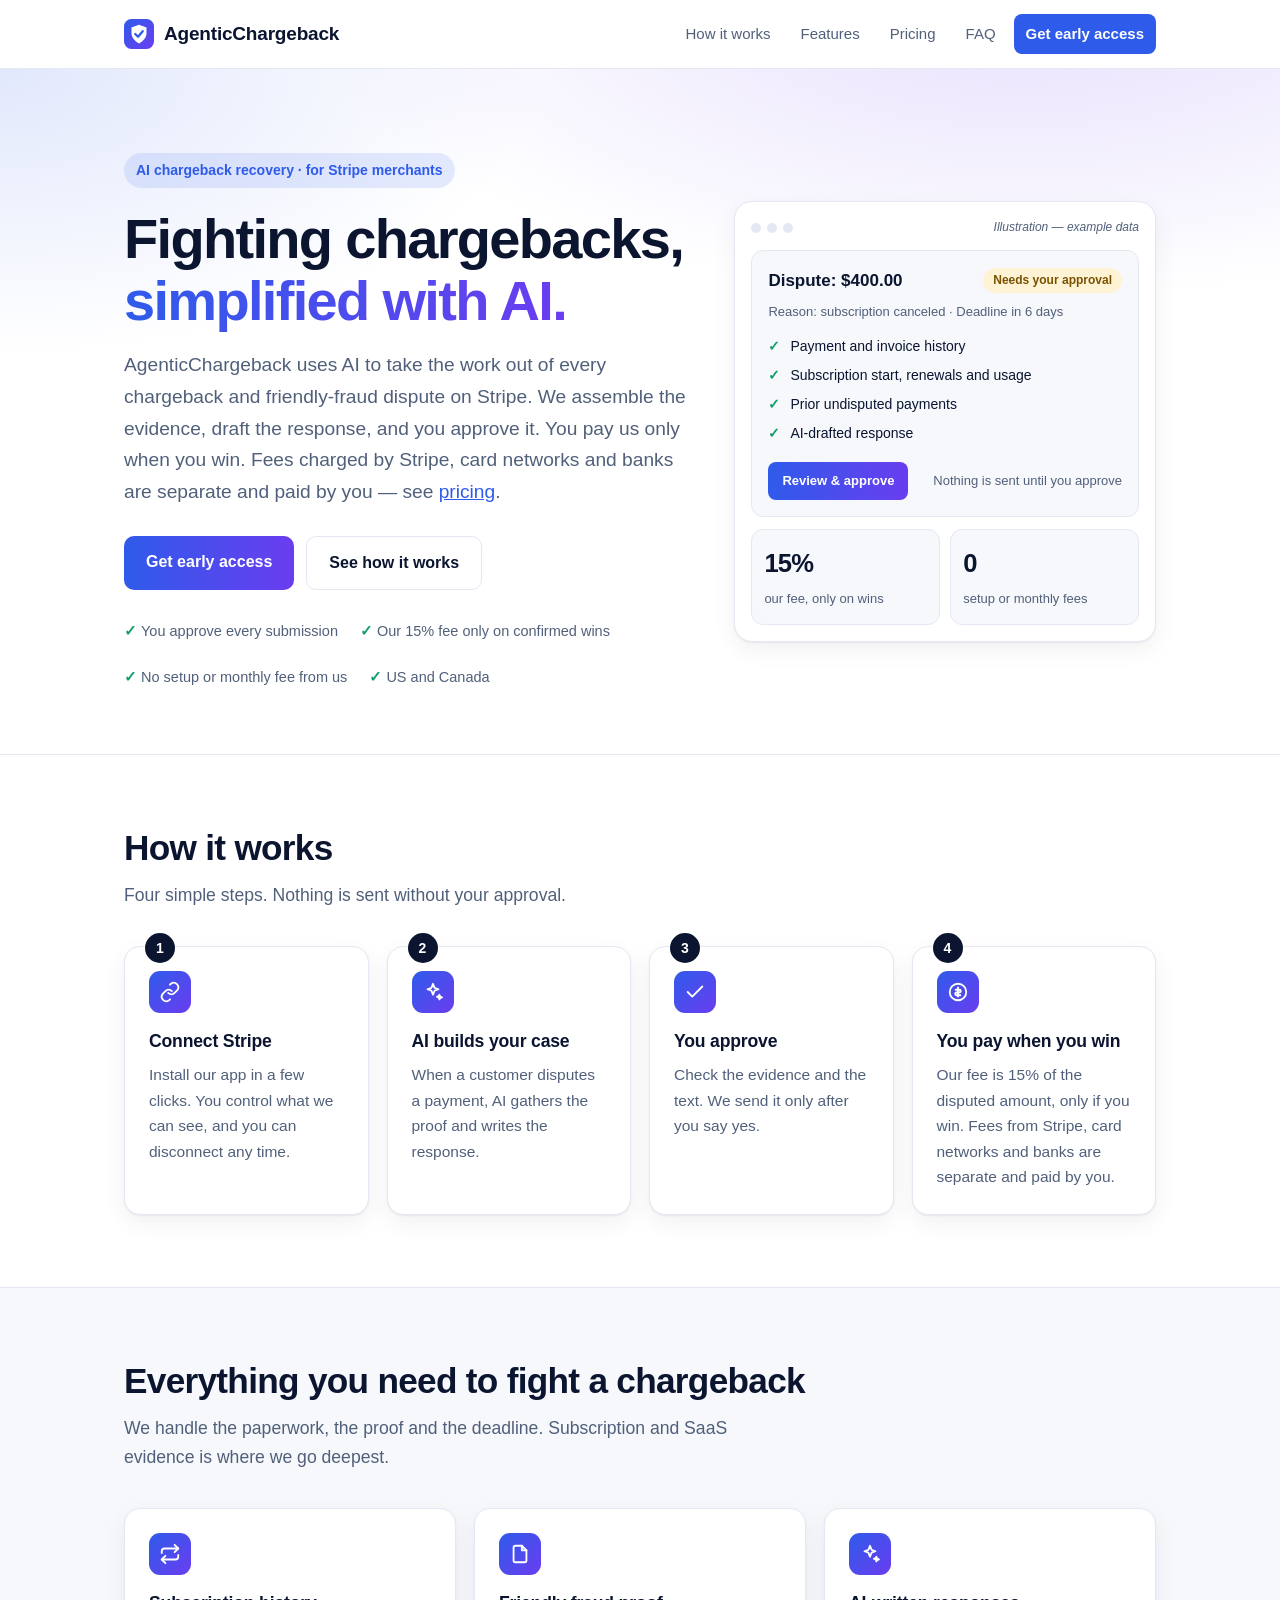
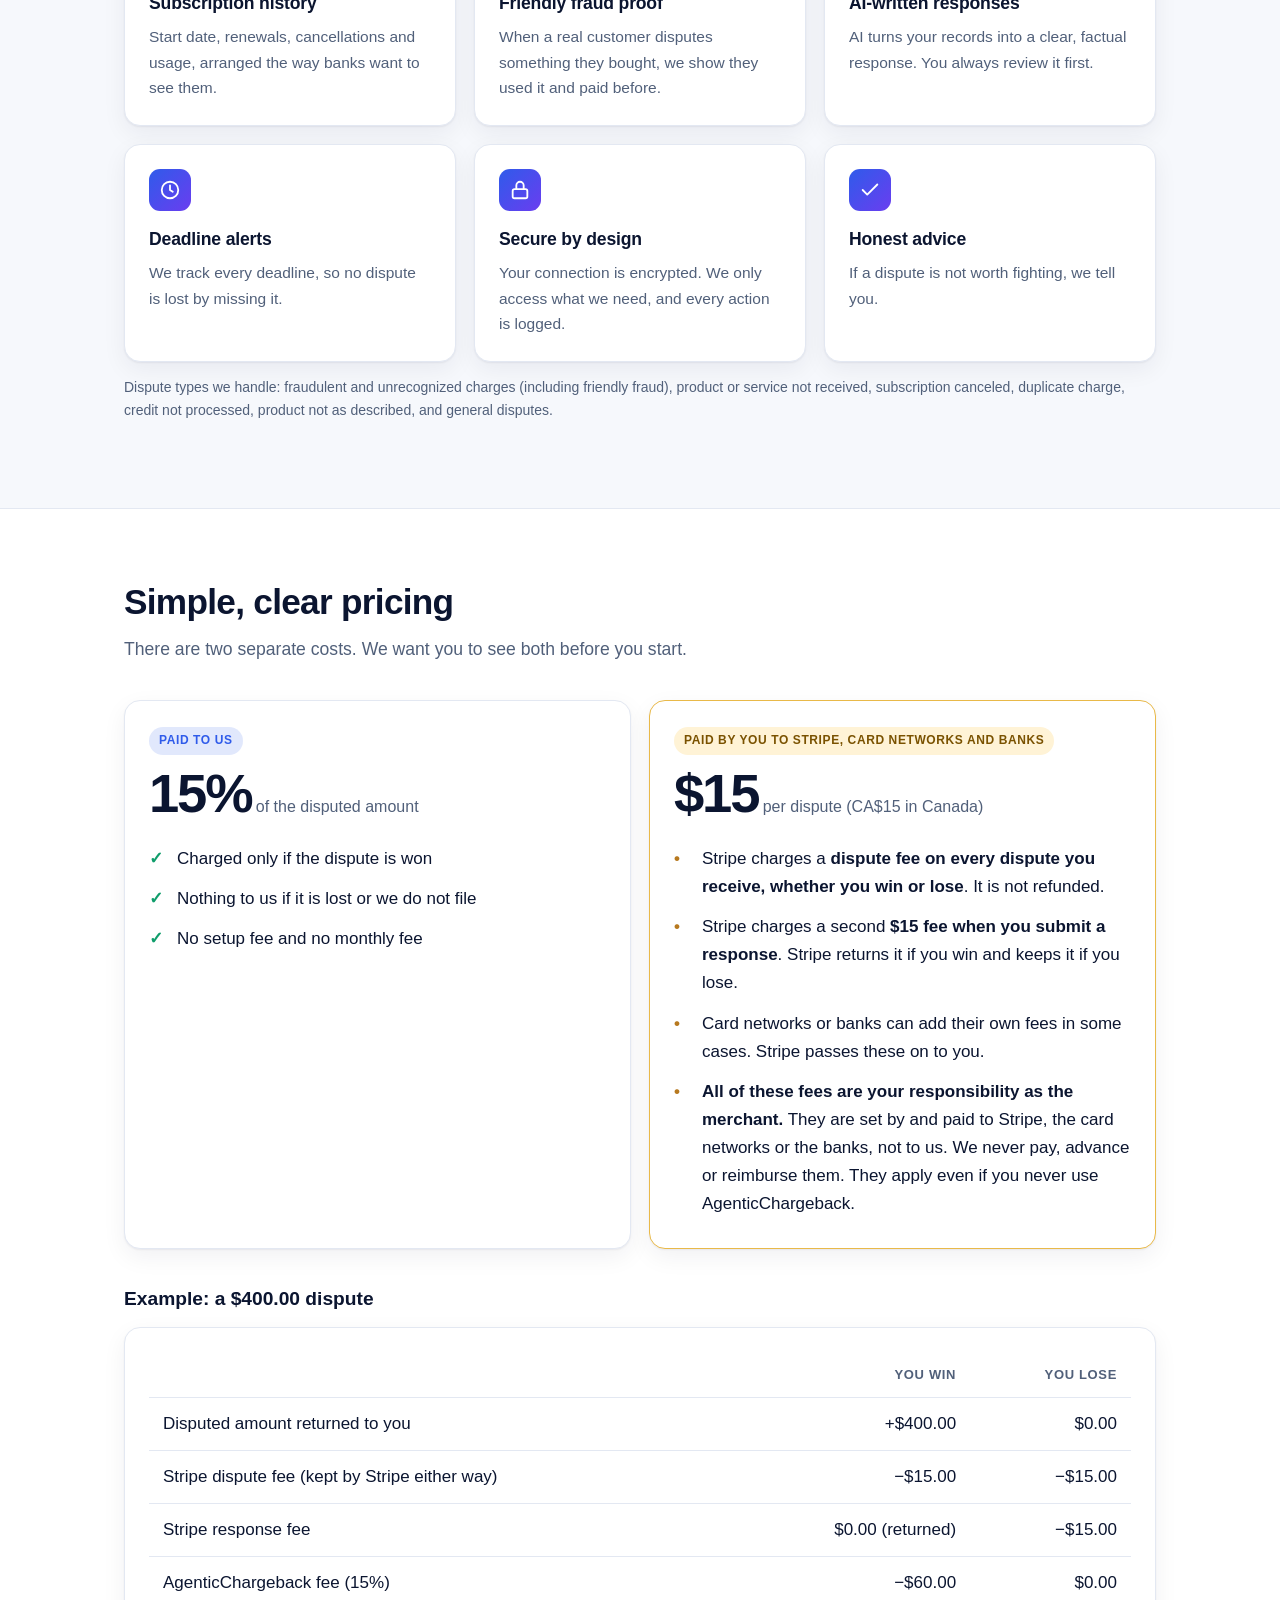
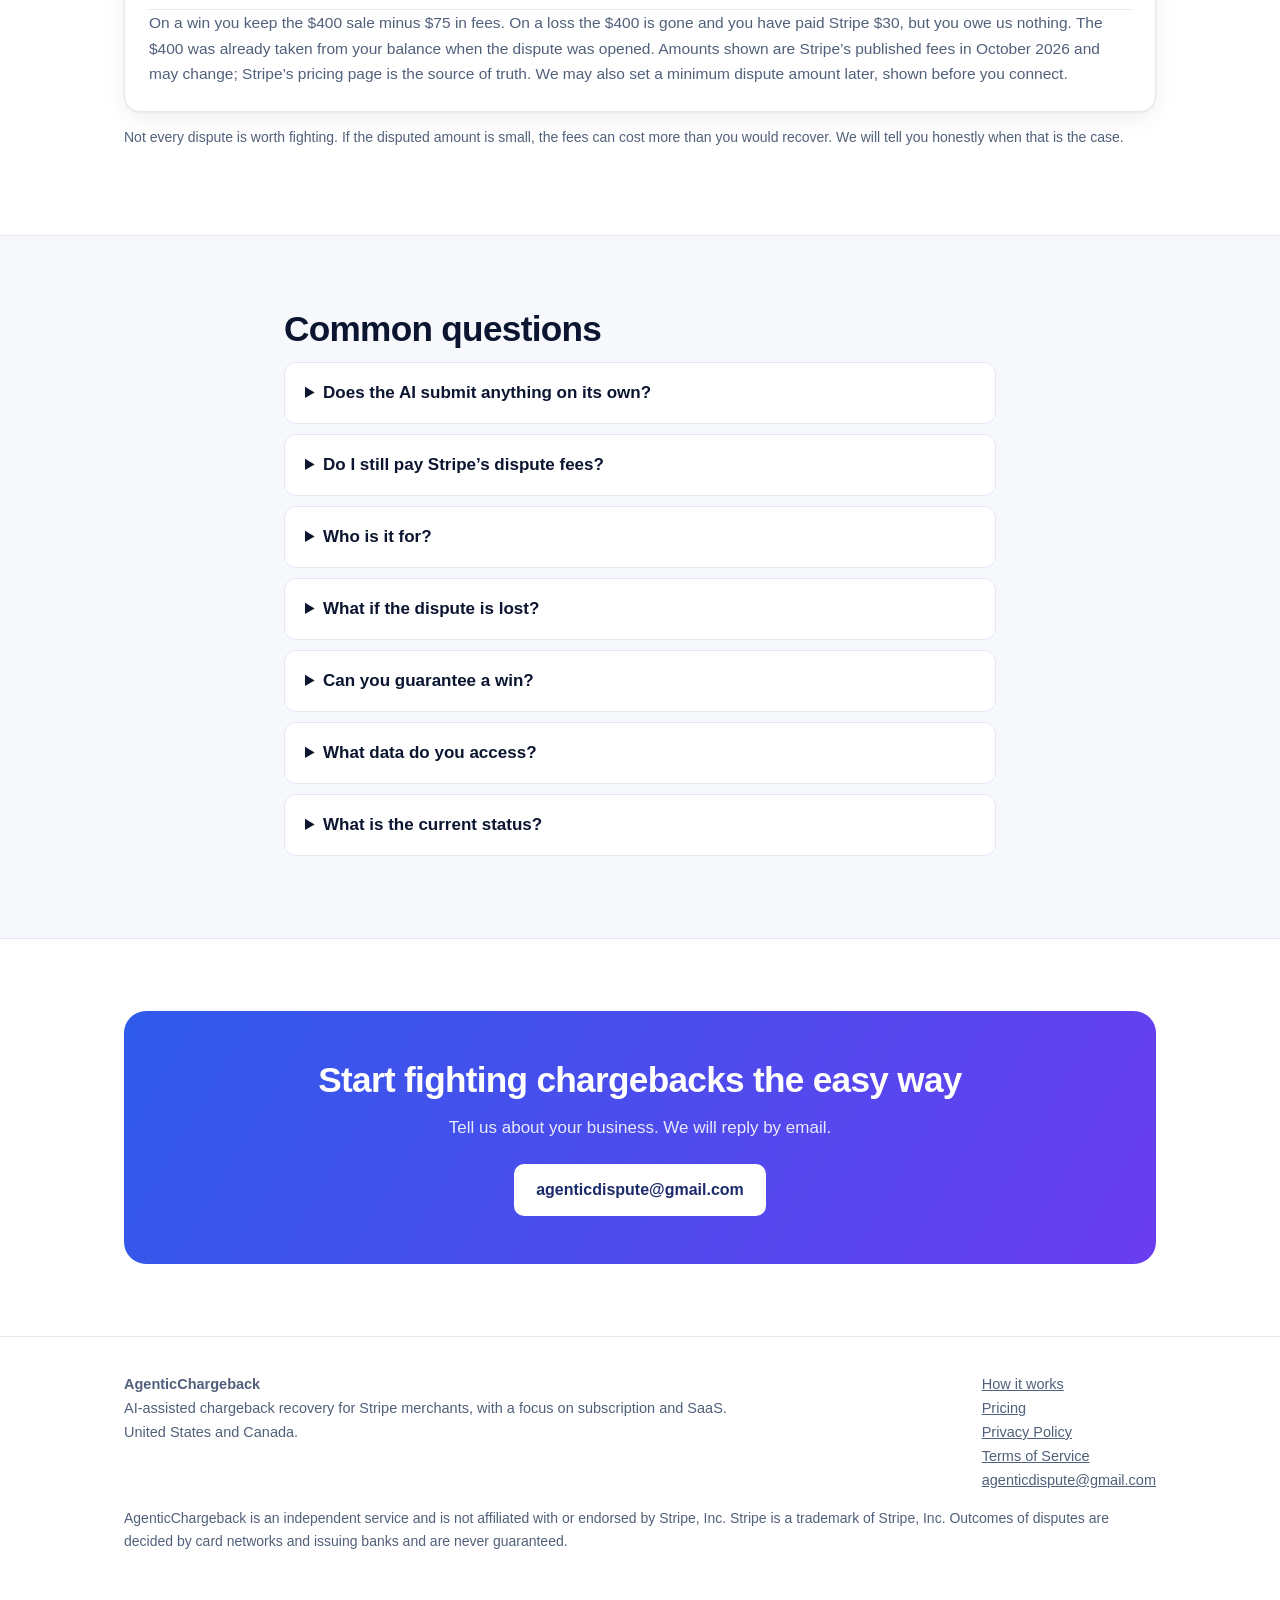
==== commit 9b4045ca: "Fee responsibility wording" ====
--- a/index.html
+++ b/index.html
@@ -3,7 +3,7 @@
 <div class="hero"><div class="wrap herogrid"><div>
 <span class="eyebrow">AI chargeback recovery &middot; for Stripe merchants</span>
 <h1>Fighting chargebacks, <span class="grad">simplified with AI.</span></h1>
-<p class="sub">AgenticChargeback uses AI to take the work out of every chargeback and friendly-fraud dispute on Stripe. We assemble the evidence, draft the response, and you approve it. Built first for subscription and SaaS businesses. You pay us only when you win. Stripe&rsquo;s own dispute fees are separate &mdash; see <a href="#pricing">pricing</a>.</p>
+<p class="sub">AgenticChargeback uses AI to take the work out of every chargeback and friendly-fraud dispute on Stripe. We assemble the evidence, draft the response, and you approve it. You pay us only when you win. Fees charged by Stripe, card networks and banks are separate and paid by you &mdash; see <a href="#pricing">pricing</a>.</p>
 <div class="cta"><a class="btn-lg btn-p" href="#contact">Get early access</a><a class="btn-lg btn-s" href="#how">See how it works</a></div>
 <div class="trust"><span>You approve every submission</span><span>Our 15% fee only on confirmed wins</span><span>No setup or monthly fee from us</span><span>US and Canada</span></div></div>
 <aside class="mock" aria-label="Illustration of a dispute case">
@@ -21,7 +21,7 @@
 <div class="card"><div class="ic"><svg viewBox="0 0 24 24" fill="none" stroke="currentColor" stroke-width="2" stroke-linecap="round" stroke-linejoin="round"><path d="M10 13a5 5 0 007 0l3-3a5 5 0 00-7-7l-1 1"/><path d="M14 11a5 5 0 00-7 0l-3 3a5 5 0 007 7l1-1"/></svg></div><h3>Connect Stripe</h3><p>Install our app in a few clicks. You control what we can see, and you can disconnect any time.</p></div>
 <div class="card"><div class="ic"><svg viewBox="0 0 24 24" fill="none" stroke="currentColor" stroke-width="2" stroke-linecap="round" stroke-linejoin="round"><path d="M12 3l1.8 4.6L18 9l-4.2 1.4L12 15l-1.8-4.6L6 9l4.2-1.4z"/><path d="M19 15l.8 2 2 .8-2 .8L19 20l-.8-2-2-.8 2-.8z"/></svg></div><h3>AI builds your case</h3><p>When a customer disputes a payment, AI gathers the proof and writes the response.</p></div>
 <div class="card"><div class="ic"><svg viewBox="0 0 24 24" fill="none" stroke="currentColor" stroke-width="2" stroke-linecap="round" stroke-linejoin="round"><path d="M20 6L9 17l-5-5"/></svg></div><h3>You approve</h3><p>Check the evidence and the text. We send it only after you say yes.</p></div>
-<div class="card"><div class="ic"><svg viewBox="0 0 24 24" fill="none" stroke="currentColor" stroke-width="2" stroke-linecap="round" stroke-linejoin="round"><circle cx="12" cy="12" r="9"/><path d="M12 7v10M9.5 9.5h4a1.5 1.5 0 010 3h-3a1.5 1.5 0 000 3h4"/></svg></div><h3>You pay when you win</h3><p>Our fee is 15% of the disputed amount, only if you win. Stripe&rsquo;s own fees are separate.</p></div>
+<div class="card"><div class="ic"><svg viewBox="0 0 24 24" fill="none" stroke="currentColor" stroke-width="2" stroke-linecap="round" stroke-linejoin="round"><circle cx="12" cy="12" r="9"/><path d="M12 7v10M9.5 9.5h4a1.5 1.5 0 010 3h-3a1.5 1.5 0 000 3h4"/></svg></div><h3>You pay when you win</h3><p>Our fee is 15% of the disputed amount, only if you win. Fees from Stripe, card networks and banks are separate and paid by you.</p></div>
 </div></div></section>
 
 <section class="alt" id="features"><div class="wrap"><h2>Everything you need to fight a chargeback</h2><p class="lead">We handle the paperwork, the proof and the deadline. Subscription and SaaS evidence is where we go deepest.</p>
@@ -38,7 +38,7 @@
 <section id="pricing"><div class="wrap"><h2>Simple, clear pricing</h2><p class="lead">There are two separate costs. We want you to see both before you start.</p>
 <div class="price2">
 <div class="card"><span class="tag us">Paid to us</span><div class="big">15%<small> of the disputed amount</small></div><ul class="ticks"><li>Charged only if the dispute is won</li><li>Nothing to us if it is lost or we do not file</li><li>No setup fee and no monthly fee</li></ul></div>
-<div class="card warnbox"><span class="tag stripe">Paid to Stripe &mdash; win or lose</span><div class="big">$15<small> per dispute (CA$15 in Canada)</small></div><ul class="ticks x"><li>Stripe charges a <strong>dispute fee on every dispute you receive, whether you win or lose</strong>. It is not refunded.</li><li>Stripe charges a second <strong>$15 fee when you submit a response</strong>. Stripe returns it if you win and keeps it if you lose.</li><li>These fees are set by Stripe and go to Stripe, not to us. They apply even if you never use AgenticChargeback.</li></ul></div></div>
+<div class="card warnbox"><span class="tag stripe">Paid by you to Stripe, card networks and banks</span><div class="big">$15<small> per dispute (CA$15 in Canada)</small></div><ul class="ticks x"><li>Stripe charges a <strong>dispute fee on every dispute you receive, whether you win or lose</strong>. It is not refunded.</li><li>Stripe charges a second <strong>$15 fee when you submit a response</strong>. Stripe returns it if you win and keeps it if you lose.</li><li>Card networks or banks can add their own fees in some cases. Stripe passes these on to you.</li><li><strong>All of these fees are your responsibility as the merchant.</strong> They are set by and paid to Stripe, the card networks or the banks, not to us. We never pay, advance or reimburse them. They apply even if you never use AgenticChargeback.</li></ul></div></div>
 <h3 class="ex">Example: a $400.00 dispute</h3>
 <div class="card"><div class="tw"><table><tr><th></th><th>You win</th><th>You lose</th></tr>
 <tr><td>Disputed amount returned to you</td><td>+$400.00</td><td>$0.00</td></tr>
@@ -50,9 +50,9 @@
 
 <section class="alt" id="faq"><div class="wrap narrow"><h2>Common questions</h2>
 <details><summary>Does the AI submit anything on its own?</summary><p>No. AI helps prepare and draft. Nothing is sent to Stripe until you approve the exact evidence and text.</p></details>
-<details><summary>Do I still pay Stripe&rsquo;s dispute fees?</summary><p>Yes. Stripe charges its dispute fee on every dispute, win or lose, and a second fee when you respond (returned if you win). Those fees go to Stripe. Our 15% is separate and charged only on wins. See the example under Pricing.</p></details>
+<details><summary>Do I still pay Stripe&rsquo;s dispute fees?</summary><p>Yes. Every fee charged by Stripe, the card networks or the banks is the merchant&rsquo;s responsibility, including the dispute fee (win or lose), the response fee (returned if you win) and any network fee. They are billed to you by Stripe, not by us. Our 15% is separate and charged only on wins. See the example under Pricing.</p></details>
 <details><summary>Who is it for?</summary><p>Businesses in the United States and Canada that process cards with Stripe. We are strongest for software and subscription businesses.</p></details>
-<details><summary>What if the dispute is lost?</summary><p>You owe us nothing. We only charge when a dispute is confirmed as won. Stripe&rsquo;s own fees still apply.</p></details>
+<details><summary>What if the dispute is lost?</summary><p>You owe us nothing. We only charge when a dispute is confirmed as won. Fees from Stripe, card networks and banks still apply and are your responsibility.</p></details>
 <details><summary>Can you guarantee a win?</summary><p>No. Card networks and issuing banks decide every outcome. We aim to give you the strongest honest case.</p></details>
 <details><summary>What data do you access?</summary><p>Only what is needed to build the evidence: the disputed payment and related invoice, customer and subscription records you authorize. Connection tokens are stored encrypted, and we do not sell data. See our <a href="privacy.html">Privacy Policy</a>.</p></details>
 <details><summary>What is the current status?</summary><p>AgenticChargeback is in early access. We are onboarding a small number of merchants, starting with subscription and SaaS businesses.</p></details></div></section>
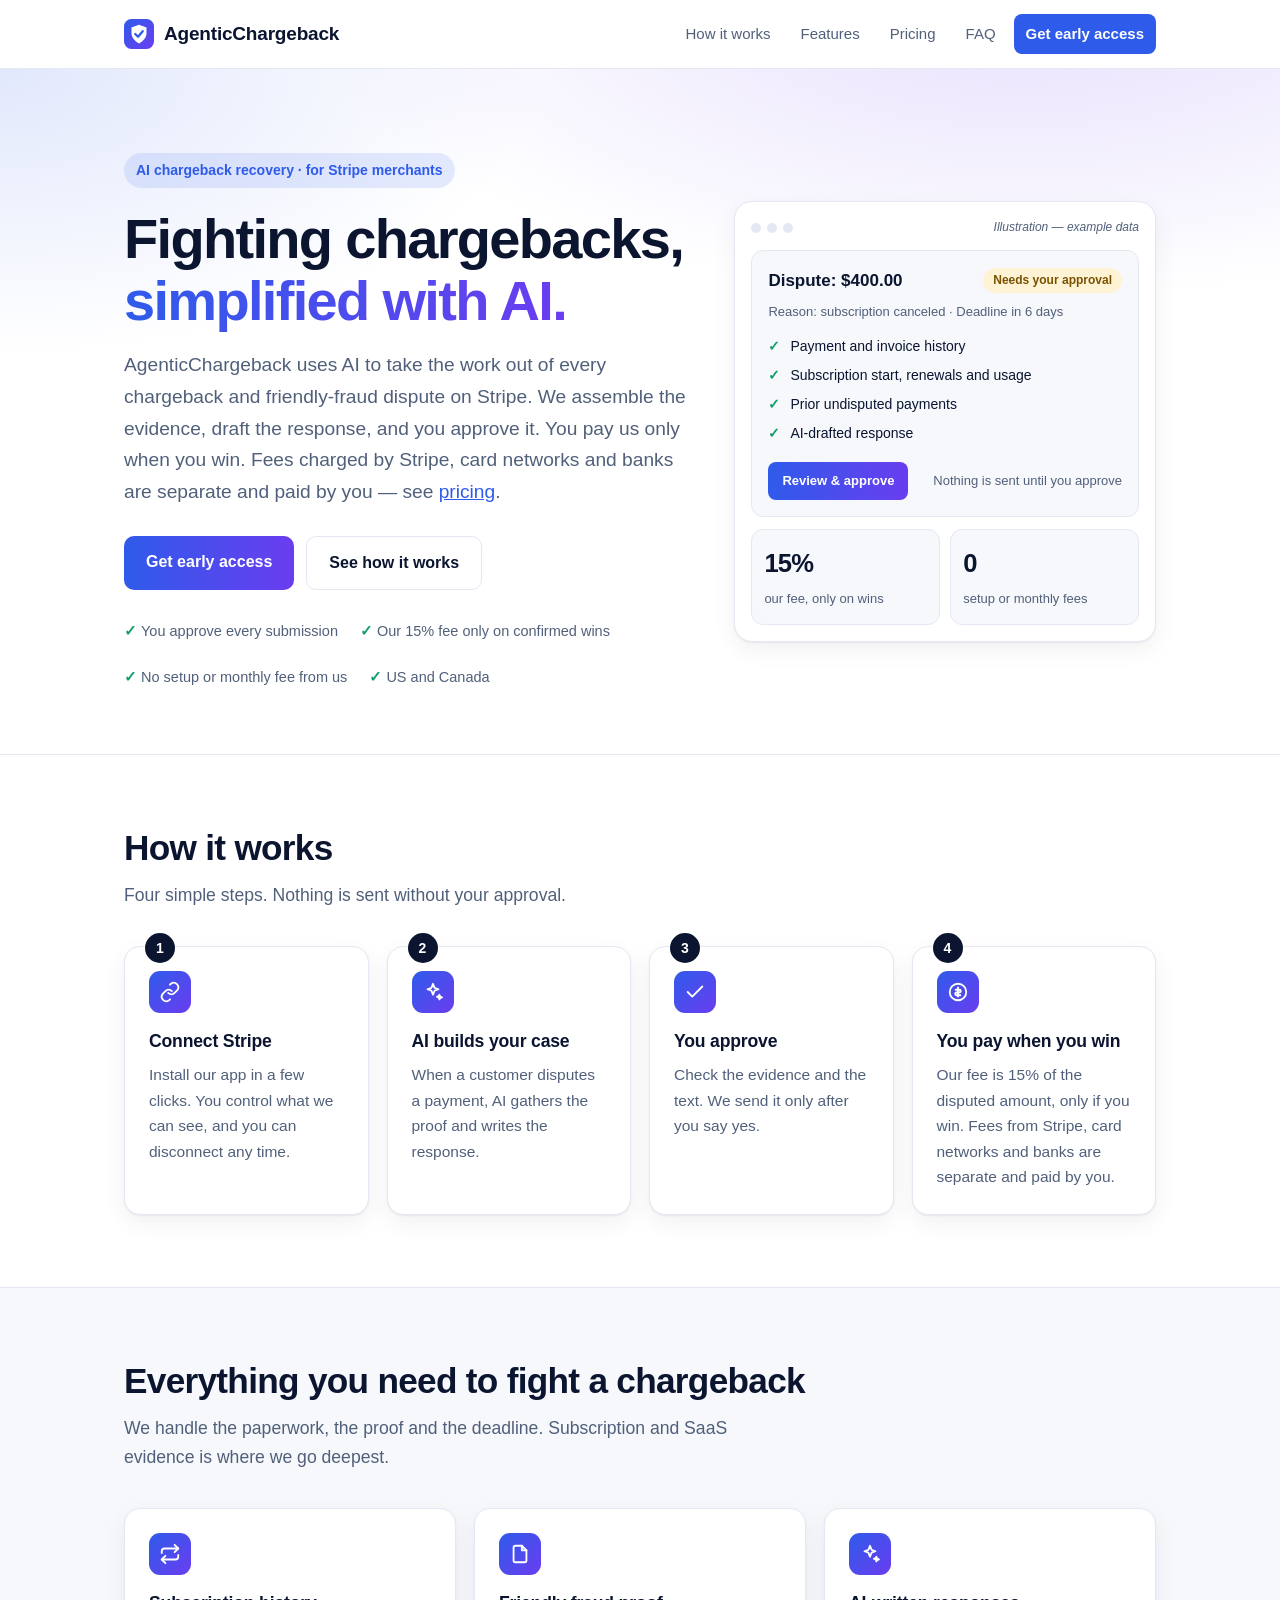
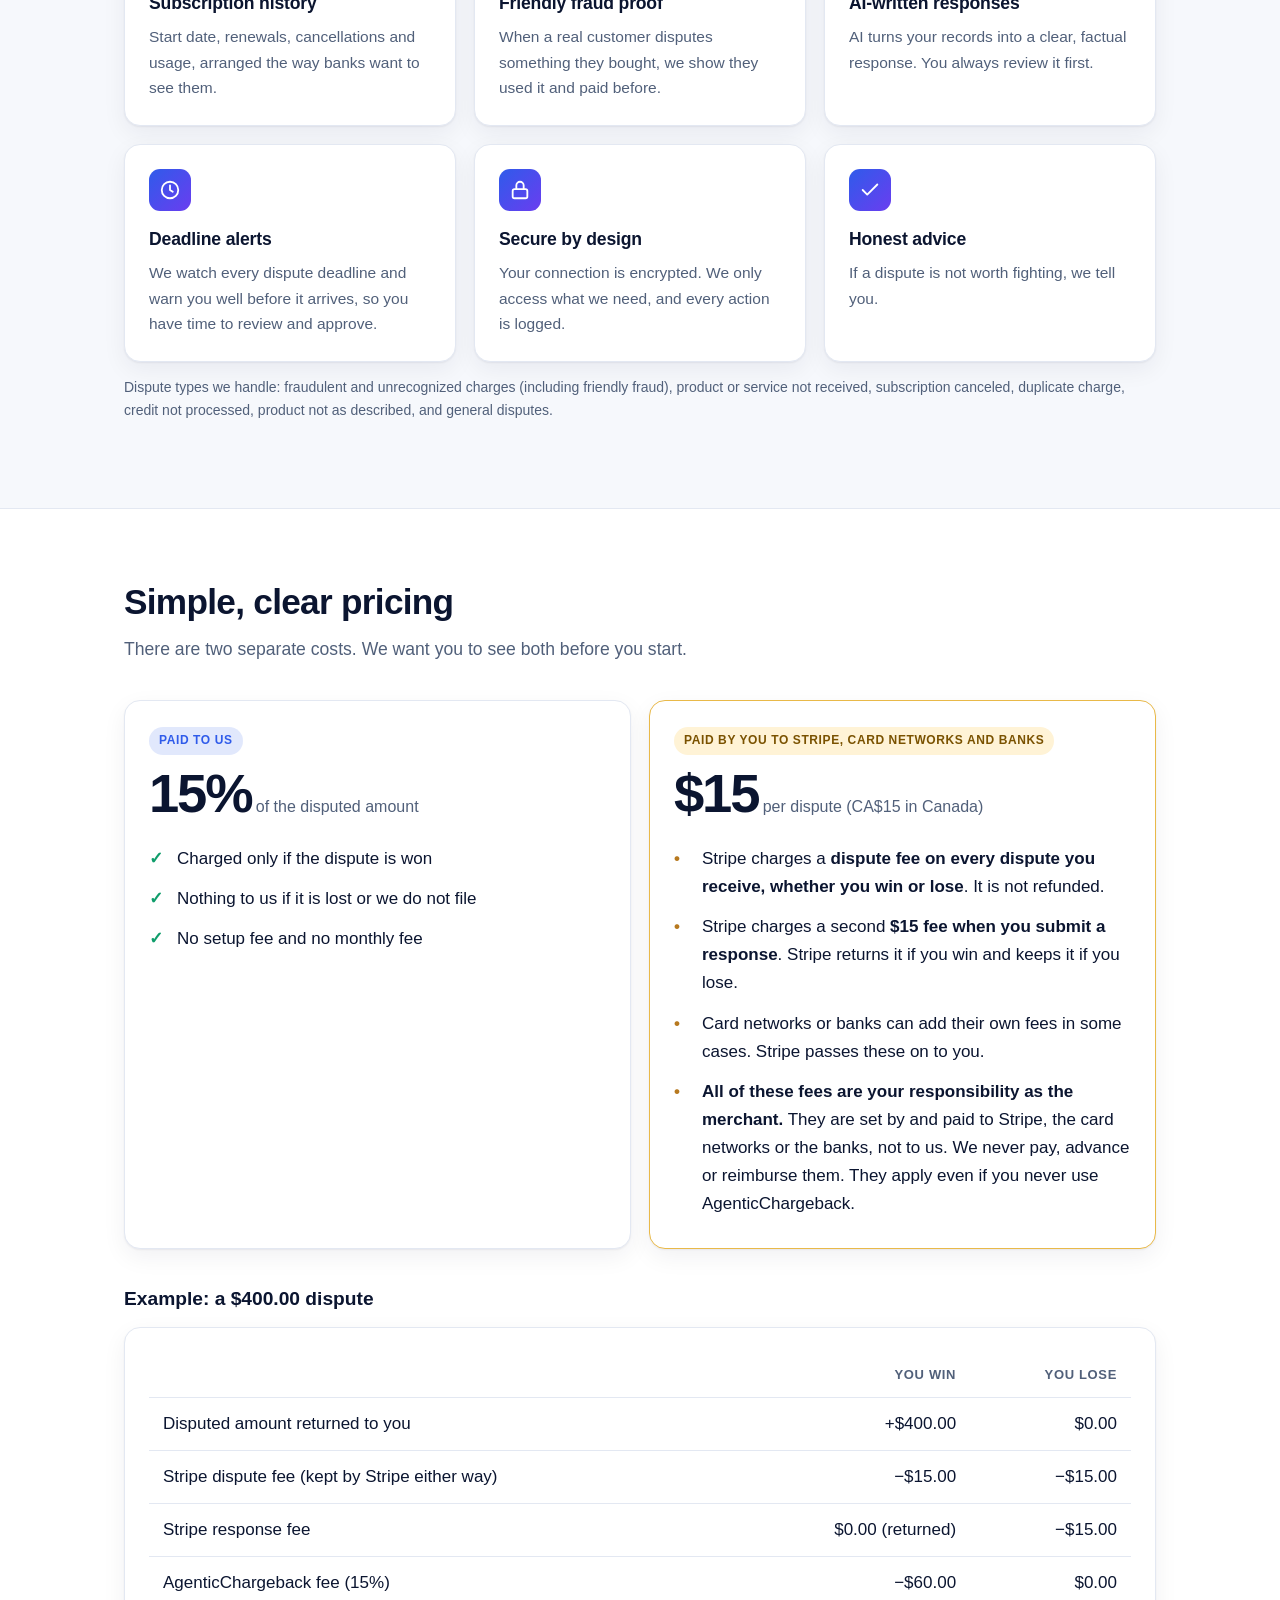
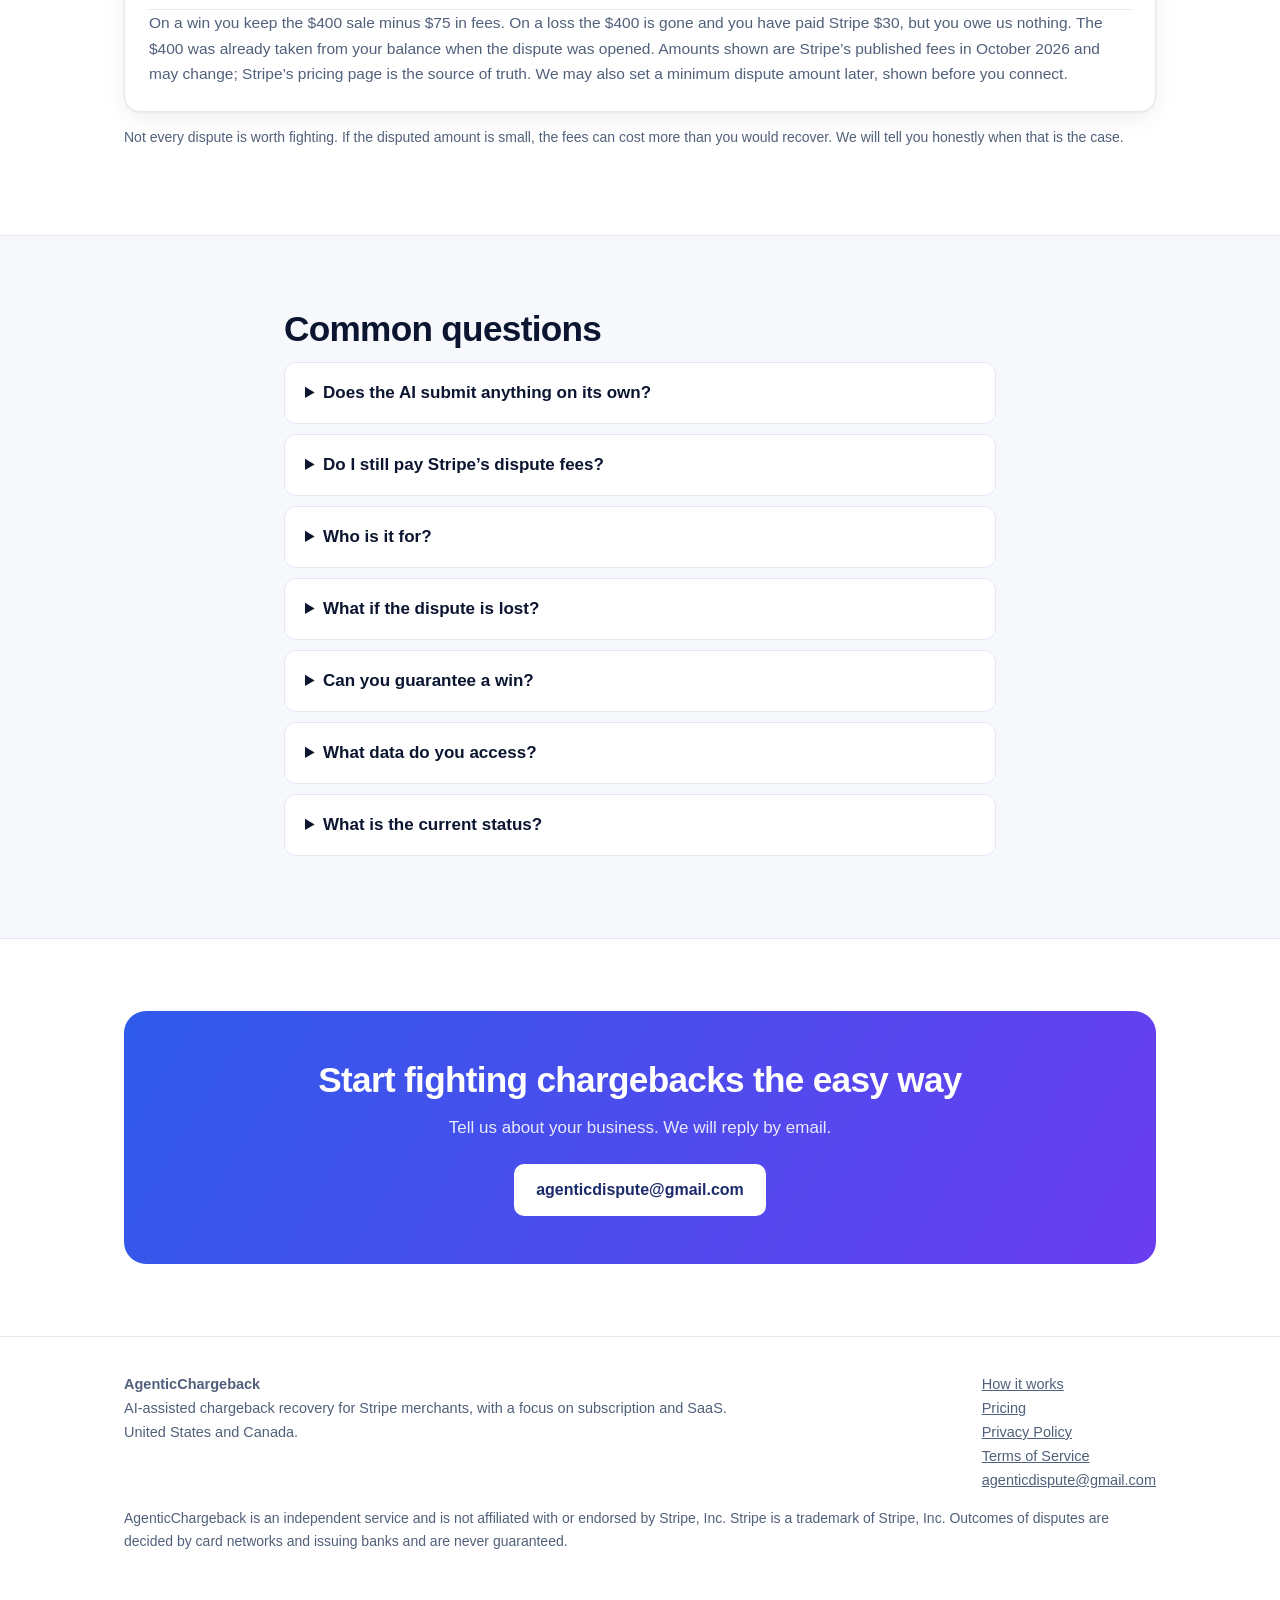
==== commit d91b0fd4: "Soften deadline claim" ====
--- a/index.html
+++ b/index.html
@@ -29,7 +29,7 @@
 <div class="card"><div class="ic"><svg viewBox="0 0 24 24" fill="none" stroke="currentColor" stroke-width="2" stroke-linecap="round" stroke-linejoin="round"><path d="M17 2l4 4-4 4"/><path d="M3 11V9a3 3 0 013-3h15"/><path d="M7 22l-4-4 4-4"/><path d="M21 13v2a3 3 0 01-3 3H3"/></svg></div><h3>Subscription history</h3><p>Start date, renewals, cancellations and usage, arranged the way banks want to see them.</p></div>
 <div class="card"><div class="ic"><svg viewBox="0 0 24 24" fill="none" stroke="currentColor" stroke-width="2" stroke-linecap="round" stroke-linejoin="round"><path d="M14 3H7a2 2 0 00-2 2v14a2 2 0 002 2h10a2 2 0 002-2V8z"/><path d="M14 3v5h5"/></svg></div><h3>Friendly fraud proof</h3><p>When a real customer disputes something they bought, we show they used it and paid before.</p></div>
 <div class="card"><div class="ic"><svg viewBox="0 0 24 24" fill="none" stroke="currentColor" stroke-width="2" stroke-linecap="round" stroke-linejoin="round"><path d="M12 3l1.8 4.6L18 9l-4.2 1.4L12 15l-1.8-4.6L6 9l4.2-1.4z"/><path d="M19 15l.8 2 2 .8-2 .8L19 20l-.8-2-2-.8 2-.8z"/></svg></div><h3>AI-written responses</h3><p>AI turns your records into a clear, factual response. You always review it first.</p></div>
-<div class="card"><div class="ic"><svg viewBox="0 0 24 24" fill="none" stroke="currentColor" stroke-width="2" stroke-linecap="round" stroke-linejoin="round"><circle cx="12" cy="12" r="9"/><path d="M12 7v5l3 2"/></svg></div><h3>Deadline alerts</h3><p>We track every deadline, so no dispute is lost by missing it.</p></div>
+<div class="card"><div class="ic"><svg viewBox="0 0 24 24" fill="none" stroke="currentColor" stroke-width="2" stroke-linecap="round" stroke-linejoin="round"><circle cx="12" cy="12" r="9"/><path d="M12 7v5l3 2"/></svg></div><h3>Deadline alerts</h3><p>We watch every dispute deadline and warn you well before it arrives, so you have time to review and approve.</p></div>
 <div class="card"><div class="ic"><svg viewBox="0 0 24 24" fill="none" stroke="currentColor" stroke-width="2" stroke-linecap="round" stroke-linejoin="round"><rect x="4" y="11" width="16" height="10" rx="2"/><path d="M8 11V7a4 4 0 018 0v4"/></svg></div><h3>Secure by design</h3><p>Your connection is encrypted. We only access what we need, and every action is logged.</p></div>
 <div class="card"><div class="ic"><svg viewBox="0 0 24 24" fill="none" stroke="currentColor" stroke-width="2" stroke-linecap="round" stroke-linejoin="round"><path d="M20 6L9 17l-5-5"/></svg></div><h3>Honest advice</h3><p>If a dispute is not worth fighting, we tell you.</p></div>
 </div>
